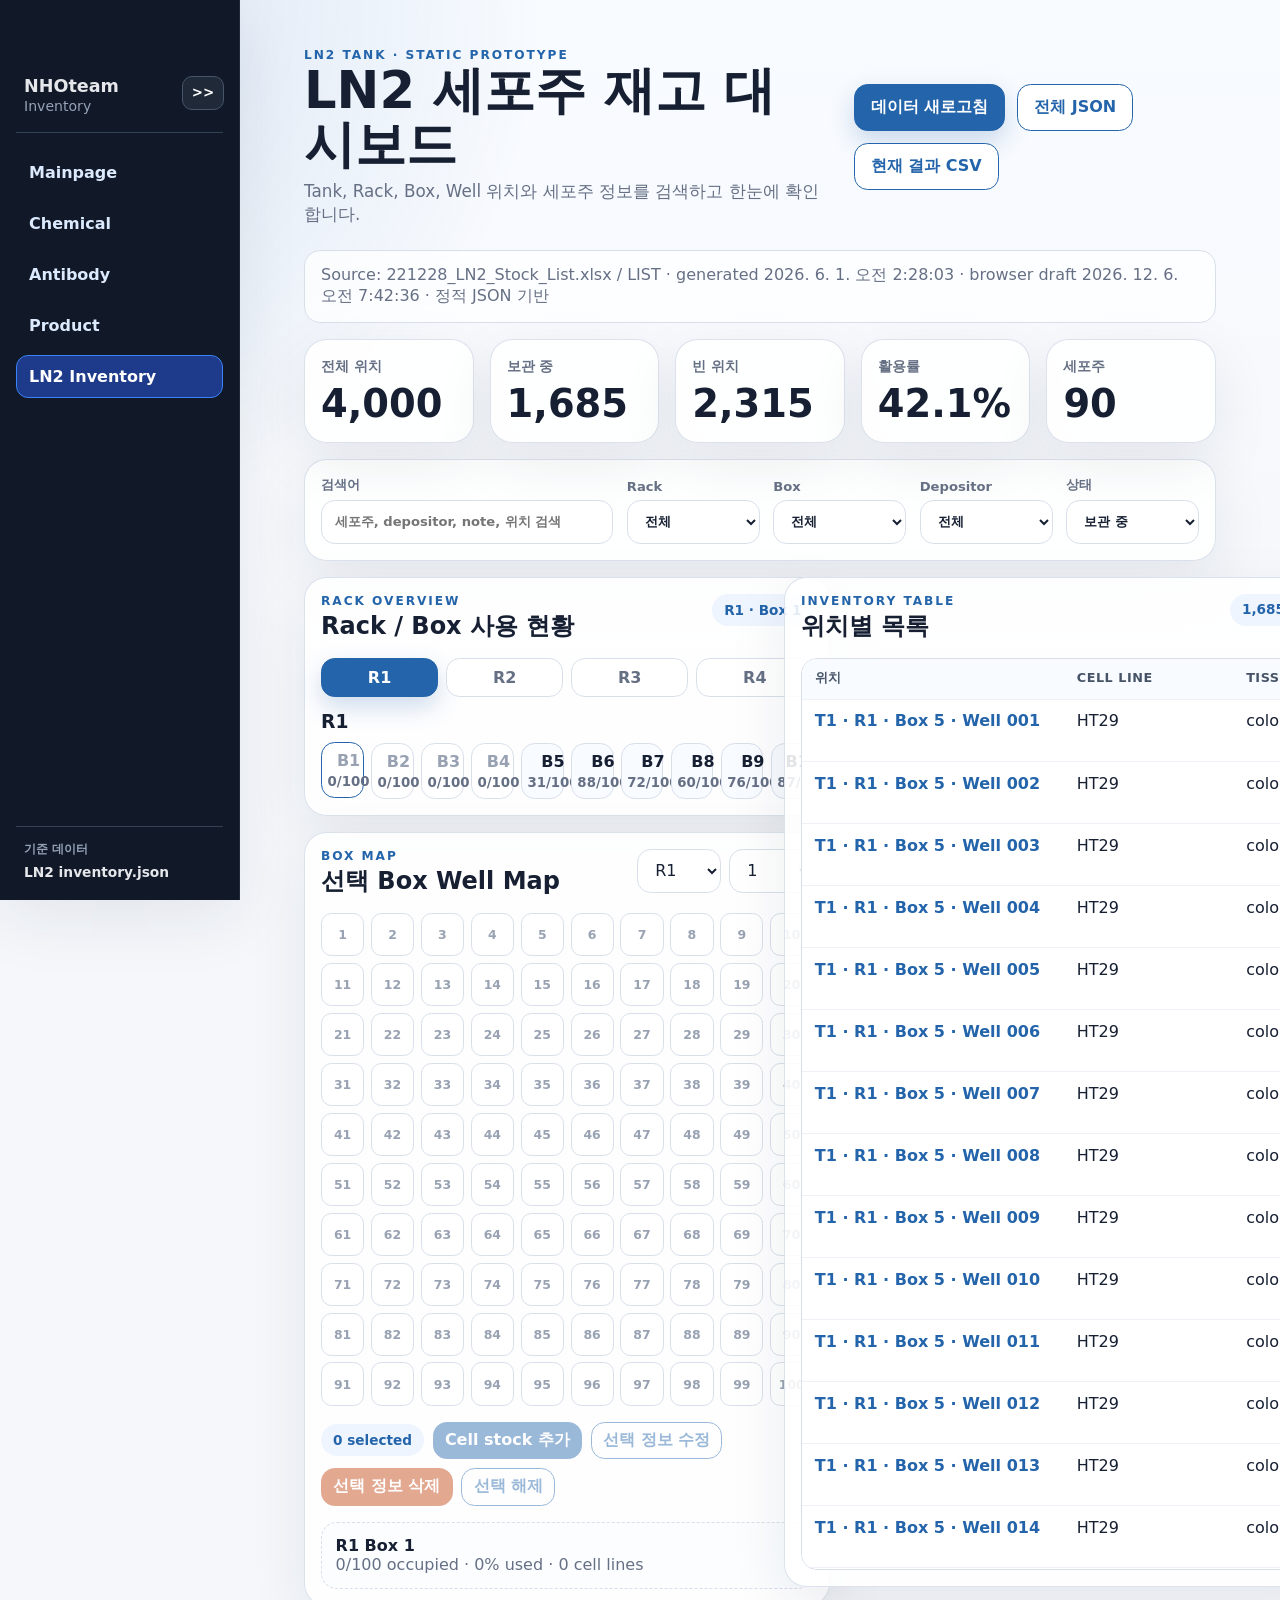
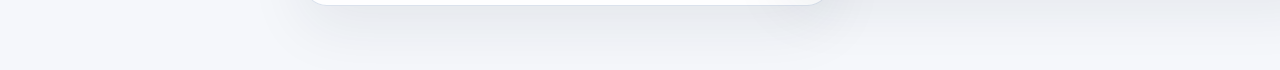
==== ln2-inventory/index.html @ 4f0b4870 "Update LN2 sidebar toggle label" ====
<!doctype html>
<html lang="ko">
<head>
  <meta charset="utf-8" />
  <meta name="viewport" content="width=device-width, initial-scale=1" />
  <title>LN2 Cell Line Inventory</title>
  <link rel="stylesheet" href="./styles.css" />
</head>
<body>
  <button id="sidebarToggle" class="sidebar-toggle" type="button" aria-controls="sidebar" aria-expanded="true">&gt;&gt;</button>

  <aside id="sidebar" class="sidebar" aria-label="page navigation">
    <div class="sidebar-header">
      <strong>NHOteam</strong>
      <span>Inventory</span>
    </div>
    <nav class="sidebar-nav">
      <a href="../#mainpage">Mainpage</a>
      <a href="../#chemical">Chemical</a>
      <a href="../#antibody">Antibody</a>
      <a href="../#product">Product</a>
      <a href="./" class="active">LN2 Inventory</a>
    </nav>
    <div class="sidebar-data-status">
      <span>기준 데이터</span>
      <strong>LN2 inventory.json</strong>
    </div>
  </aside>

  <header class="hero">
    <div>
      <p class="eyebrow">LN2 Tank · Static Prototype</p>
      <h1>LN2 세포주 재고 대시보드</h1>
      <p class="subtitle">Tank, Rack, Box, Well 위치와 세포주 정보를 검색하고 한눈에 확인합니다.</p>
    </div>
    <div class="hero-actions">
      <button id="refreshBtn" type="button">데이터 새로고침</button>
      <button id="exportJsonBtn" type="button" class="secondary">전체 JSON</button>
      <button id="exportCsvBtn" type="button" class="secondary">현재 결과 CSV</button>
    </div>
  </header>

  <main>
    <section class="status-bar" id="sourceInfo">데이터를 불러오는 중...</section>

    <section class="kpis" aria-label="summary cards">
      <article class="kpi"><span>전체 위치</span><strong id="totalSlots">-</strong></article>
      <article class="kpi"><span>보관 중</span><strong id="occupiedSlots">-</strong></article>
      <article class="kpi"><span>빈 위치</span><strong id="emptySlots">-</strong></article>
      <article class="kpi"><span>활용률</span><strong id="utilization">-</strong></article>
      <article class="kpi"><span>세포주</span><strong id="cellLineCount">-</strong></article>
    </section>

    <section class="panel controls" aria-label="filters">
      <label>
        검색어
        <input id="queryInput" type="search" placeholder="세포주, depositor, note, 위치 검색" />
      </label>
      <label>
        Rack
        <select id="rackFilter"><option value="">전체</option></select>
      </label>
      <label>
        Box
        <select id="boxFilter"><option value="">전체</option></select>
      </label>
      <label>
        Depositor
        <select id="depositorFilter"><option value="">전체</option></select>
      </label>
      <label>
        상태
        <select id="statusFilter">
          <option value="occupied">보관 중</option>
          <option value="empty">빈 위치</option>
          <option value="all">전체</option>
        </select>
      </label>
    </section>

    <section class="dashboard-layout">
      <div class="left-stack">
        <section class="panel">
          <div class="section-heading">
            <div>
              <p class="eyebrow">Rack overview</p>
              <h2>Rack / Box 사용 현황</h2>
            </div>
            <span id="selectedBoxLabel" class="pill">-</span>
          </div>
          <div id="rackToggle" class="rack-toggle" aria-label="rack selection"></div>
          <div id="rackOverview" class="rack-grid"></div>
        </section>

        <section class="panel">
          <div class="section-heading">
            <div>
              <p class="eyebrow">Box map</p>
              <h2>선택 Box Well Map</h2>
            </div>
            <div class="mini-controls">
              <select id="mapRackSelect"></select>
              <select id="mapBoxSelect"></select>
            </div>
          </div>
          <div id="boxMap" class="box-map" aria-label="selected box wells"></div>
          <div class="selection-toolbar" aria-label="selected well actions">
            <span id="selectedWellCount" class="pill">0 selected</span>
            <button id="addStockBtn" type="button">Cell stock 추가</button>
            <button id="editStockBtn" type="button" class="secondary">선택 정보 수정</button>
            <button id="deleteStockBtn" type="button" class="danger">선택 정보 삭제</button>
            <button id="clearSelectionBtn" type="button" class="secondary">선택 해제</button>
          </div>
          <div id="wellDetails" class="well-details">Well을 선택하면 상세 정보가 표시됩니다.</div>
        </section>
      </div>

      <section class="panel inventory-panel">
        <div class="section-heading">
          <div>
            <p class="eyebrow">Inventory table</p>
            <h2>위치별 목록</h2>
          </div>
          <span id="resultCount" class="pill">0개</span>
        </div>
        <div class="table-wrap">
          <table>
            <thead>
              <tr>
                <th>위치</th>
                <th>Cell Line</th>
                <th>Tissue</th>
                <th>Date</th>
                <th>Passage</th>
                <th>Depositor</th>
                <th>Note</th>
              </tr>
            </thead>
            <tbody id="inventoryBody"></tbody>
          </table>
        </div>
      </section>
    </section>
  </main>

  <dialog id="stockDialog">
    <form id="stockForm" method="dialog">
      <div class="dialog-header">
        <div>
          <p class="eyebrow">Cell stock</p>
          <h2 id="stockDialogTitle">Cell stock 정보 입력</h2>
        </div>
        <button id="closeStockDialogBtn" class="icon-button" type="button" aria-label="close">×</button>
      </div>
      <p id="stockDialogSummary" class="dialog-summary"></p>
      <div class="form-grid">
        <label class="full">Cell Line<input name="cellLine" required /></label>
        <label>Tissue<input name="tissue" /></label>
        <label>Date<input name="date" type="date" /></label>
        <label>Passage<input name="passage" /></label>
        <label>Depositor<input name="depositor" /></label>
        <label class="full">Note<textarea name="note" rows="3"></textarea></label>
      </div>
      <menu class="dialog-actions">
        <button type="button" id="cancelStockBtn">취소</button>
        <button class="primary-button" id="saveStockBtn" type="submit">저장</button>
      </menu>
    </form>
  </dialog>

  <template id="emptyStateTemplate">
    <tr><td colspan="7" class="empty-state">조건에 맞는 결과가 없습니다.</td></tr>
  </template>

  <script type="module" src="./src/app.js"></script>
  <script>
    document.querySelector('#sidebarToggle').addEventListener('click', () => {
      const collapsed = document.body.classList.toggle('sidebar-collapsed');
      document.querySelector('#sidebarToggle').setAttribute('aria-expanded', String(!collapsed));
      document.querySelector('#sidebarToggle').textContent = collapsed ? '>>' : '<<';
    });
  </script>
</body>
</html>
---- ln2-inventory/styles.css ----
:root {
  --bg: #f5f7fb;
  --card: #ffffff;
  --ink: #172033;
  --muted: #667085;
  --line: #d8dfeb;
  --accent: #2364aa;
  --accent-2: #1d9a8a;
  --warn: #f59e0b;
  --danger: #c2410c;
  --shadow: 0 20px 60px rgba(22, 34, 51, 0.08);
  font-family: Inter, ui-sans-serif, system-ui, -apple-system, BlinkMacSystemFont, "Segoe UI", sans-serif;
}

* { box-sizing: border-box; }
body {
  margin: 0;
  min-height: 100vh;
  color: var(--ink);
  background:
    radial-gradient(circle at top left, rgba(35, 100, 170, 0.16), transparent 34rem),
    linear-gradient(180deg, #f8fbff 0%, var(--bg) 42%);
}

.sidebar-toggle {
  position: fixed;
  top: 76px;
  left: 182px;
  z-index: 30;
  width: 42px;
  height: 34px;
  min-height: 34px;
  padding: 0;
  border-radius: 10px;
  background: #1f2937;
  border-color: #475569;
  color: #fff;
  font-size: 0.84rem;
  line-height: 1;
  box-shadow: none;
  transition: left 0.18s ease, background 0.12s ease, border-color 0.12s ease;
}

body.sidebar-collapsed .sidebar-toggle {
  left: 18px;
  background: var(--accent);
  border-color: var(--accent);
}

.sidebar {
  position: fixed;
  inset: 0 auto 0 0;
  z-index: 20;
  width: 240px;
  padding: 76px 16px 20px;
  background: #111827;
  color: #e5e7eb;
  border-right: 1px solid #1f2937;
  box-shadow: var(--shadow);
  display: flex;
  flex-direction: column;
  transition: transform 0.18s ease;
}

.sidebar-header {
  display: grid;
  gap: 2px;
  min-height: 42px;
  padding: 0 58px 18px 8px;
  border-bottom: 1px solid #334155;
}

.sidebar-header strong { font-size: 1.1rem; }
.sidebar-header span { color: #94a3b8; font-size: 0.88rem; }
.sidebar-nav { display: grid; gap: 8px; margin-top: 18px; }
.sidebar-nav a {
  color: #dbeafe;
  text-decoration: none;
  font-weight: 800;
  padding: 11px 12px;
  border-radius: 12px;
  border: 1px solid transparent;
}
.sidebar-nav a:hover,
.sidebar-nav a.active {
  color: #ffffff;
  background: #1e3a8a;
  border-color: #3b82f6;
}
.sidebar-data-status {
  margin-top: auto;
  padding: 14px 8px 0;
  border-top: 1px solid #334155;
}
.sidebar-data-status span,
.sidebar-data-status strong { display: block; }
.sidebar-data-status span { color: #94a3b8; font-size: 0.78rem; font-weight: 800; }
.sidebar-data-status strong { margin-top: 6px; font-size: 0.86rem; overflow-wrap: anywhere; }
body.sidebar-collapsed .sidebar { transform: translateX(-100%); }

.hero {
  display: flex;
  justify-content: space-between;
  gap: 2rem;
  align-items: center;
  margin-left: 240px;
  padding: 3rem clamp(1rem, 5vw, 4rem) 1.5rem;
  transition: margin-left 0.18s ease;
}
body.sidebar-collapsed .hero { margin-left: 0; }

.hero h1 { margin: 0.15rem 0 0.5rem; font-size: clamp(2rem, 4vw, 3.6rem); line-height: 1.05; }
.subtitle { margin: 0; max-width: 48rem; color: var(--muted); font-size: 1.05rem; }
.eyebrow { margin: 0; text-transform: uppercase; font-size: 0.76rem; letter-spacing: 0.16em; color: var(--accent); font-weight: 800; }
.hero-actions { display: flex; flex-wrap: wrap; gap: 0.75rem; }
button, select, input, textarea {
  border: 1px solid var(--line);
  border-radius: 0.85rem;
  background: #fff;
  color: var(--ink);
  min-height: 2.7rem;
  font: inherit;
}
button { padding: 0.75rem 1rem; background: var(--accent); color: #fff; border-color: var(--accent); font-weight: 700; cursor: pointer; box-shadow: 0 10px 24px rgba(35, 100, 170, 0.22); }
button.secondary { background: #fff; color: var(--accent); box-shadow: none; }
button.danger { background: var(--danger); border-color: var(--danger); }
button:hover:not(:disabled) { transform: translateY(-1px); }
button:disabled { cursor: not-allowed; opacity: 0.45; transform: none; box-shadow: none; }

main {
  padding: 0 clamp(1rem, 5vw, 4rem) 4rem;
  margin-left: 240px;
  transition: margin-left 0.18s ease;
}
body.sidebar-collapsed main { margin-left: 0; }
.status-bar {
  margin-bottom: 1rem;
  padding: 0.9rem 1rem;
  border: 1px solid var(--line);
  border-radius: 1rem;
  background: rgba(255, 255, 255, 0.72);
  color: var(--muted);
  backdrop-filter: blur(10px);
}
.kpis { display: grid; grid-template-columns: repeat(5, minmax(0, 1fr)); gap: 1rem; margin-bottom: 1rem; }
.kpi, .panel {
  background: rgba(255, 255, 255, 0.88);
  border: 1px solid rgba(216, 223, 235, 0.9);
  border-radius: 1.4rem;
  box-shadow: var(--shadow);
}
.kpi { padding: 1rem; }
.kpi span { color: var(--muted); font-weight: 700; font-size: 0.85rem; }
.kpi strong { display: block; margin-top: 0.35rem; font-size: clamp(1.6rem, 3vw, 2.4rem); }
.panel { padding: 1rem; }
.controls { display: grid; grid-template-columns: 2.2fr repeat(4, 1fr); gap: 0.85rem; align-items: end; margin-bottom: 1rem; }
label { display: grid; gap: 0.38rem; color: var(--muted); font-weight: 800; font-size: 0.82rem; }
input, select, textarea { width: 100%; padding: 0.65rem 0.8rem; }
textarea { resize: vertical; }
.dashboard-layout { display: grid; grid-template-columns: minmax(29rem, 0.82fr) minmax(34rem, 1.18fr); gap: 1rem; align-items: start; }
.left-stack { display: grid; gap: 1rem; }
.inventory-panel { min-width: 0; }
.section-heading { display: flex; align-items: start; justify-content: space-between; gap: 1rem; margin-bottom: 1rem; }
.section-heading h2 { margin: 0.15rem 0 0; }
.pill { display: inline-flex; align-items: center; min-height: 2rem; padding: 0.3rem 0.75rem; border-radius: 999rem; background: #eef5ff; color: var(--accent); font-weight: 800; font-size: 0.85rem; white-space: nowrap; }
.mini-controls { display: flex; gap: 0.5rem; min-width: 11rem; }
.rack-toggle { display: grid; grid-template-columns: repeat(4, minmax(0, 1fr)); gap: 0.5rem; margin-bottom: 0.85rem; }
.rack-toggle button {
  min-height: 2.45rem;
  padding: 0.45rem 0.6rem;
  border-color: var(--line);
  background: #fff;
  color: var(--muted);
  box-shadow: none;
}
.rack-toggle button.active { background: var(--accent); border-color: var(--accent); color: #fff; box-shadow: 0 10px 24px rgba(35, 100, 170, 0.22); }
.rack-grid { display: grid; gap: 1rem; }
.rack-card h3 { margin: 0 0 0.7rem; }
.box-chips { display: grid; grid-template-columns: repeat(10, minmax(0, 1fr)); gap: 0.45rem; }
.box-chip {
  display: grid;
  place-items: center;
  min-height: 3.5rem;
  border: 1px solid var(--line);
  border-radius: 0.85rem;
  background: #f8fbff;
  cursor: pointer;
  transition: 0.15s ease;
  font-weight: 800;
  box-shadow: none;
  color: var(--ink);
  padding: 0.35rem;
}
.box-chip small { display: block; color: var(--muted); font-weight: 700; }
.box-chip:hover, .box-chip.active { border-color: var(--accent); background: #eaf3ff; transform: translateY(-1px); }
.box-chip.full { background: #ecfdf5; border-color: rgba(29, 154, 138, 0.35); }
.box-chip.empty { background: #fff; color: #98a2b3; }
.box-map { display: grid; grid-template-columns: repeat(10, 1fr); gap: 0.42rem; }
.well {
  aspect-ratio: 1;
  border: 1px solid var(--line);
  border-radius: 0.65rem;
  background: #fff;
  display: grid;
  place-items: center;
  padding: 0.25rem;
  font-size: 0.78rem;
  font-weight: 800;
  cursor: pointer;
  color: var(--ink);
  box-shadow: none;
}
.well.occupied { background: linear-gradient(135deg, #e8faf7, #f8fffe); border-color: rgba(29, 154, 138, 0.55); color: #087569; }
.well.empty { color: #98a2b3; }
.well.selected { outline: 3px solid rgba(35, 100, 170, 0.38); border-color: var(--accent); background: #dbeafe; color: var(--accent); }
.selection-toolbar { display: flex; flex-wrap: wrap; gap: 0.55rem; align-items: center; margin-top: 1rem; }
.selection-toolbar button { min-height: 2.35rem; padding: 0.45rem 0.7rem; }
.well-details { margin-top: 1rem; border: 1px dashed var(--line); border-radius: 1rem; padding: 0.85rem; background: #fbfdff; color: var(--muted); min-height: 4rem; }
.well-details strong { color: var(--ink); }
.table-wrap { overflow: auto; border: 1px solid var(--line); border-radius: 1rem; max-height: 57rem; }
table { width: 100%; border-collapse: collapse; min-width: 52rem; background: #fff; }
th, td { padding: 0.72rem 0.8rem; border-bottom: 1px solid #eef2f7; text-align: left; vertical-align: top; }
th { position: sticky; top: 0; z-index: 1; background: #f8fbff; color: #475467; font-size: 0.8rem; text-transform: uppercase; letter-spacing: 0.04em; }
tbody tr:hover { background: #fbfdff; }
.location { font-weight: 900; color: var(--accent); white-space: nowrap; }
.muted { color: var(--muted); }
.empty-state { text-align: center; padding: 3rem; color: var(--muted); }
.badge { display: inline-flex; align-items: center; padding: 0.16rem 0.5rem; border-radius: 999rem; background: #eef5ff; color: var(--accent); font-size: 0.78rem; font-weight: 800; }

#stockDialog { width: min(44rem, calc(100vw - 2rem)); border: 0; border-radius: 1.2rem; padding: 0; box-shadow: 0 24px 80px rgba(15, 23, 42, 0.28); }
#stockDialog::backdrop { background: rgba(15, 23, 42, 0.45); }
#stockForm { padding: 1.2rem; }
.dialog-header { display: flex; justify-content: space-between; gap: 1rem; align-items: start; margin-bottom: 0.75rem; }
.dialog-header h2 { margin: 0.15rem 0 0; }
.icon-button { width: 2.35rem; min-height: 2.35rem; padding: 0; border-radius: 0.65rem; background: #fff; color: var(--ink); border-color: var(--line); box-shadow: none; font-size: 1.25rem; }
.dialog-summary { margin: 0 0 1rem; color: var(--muted); font-weight: 700; }
.form-grid { display: grid; grid-template-columns: repeat(2, minmax(0, 1fr)); gap: 0.85rem; }
.form-grid .full { grid-column: 1 / -1; }
.dialog-actions { display: flex; justify-content: flex-end; gap: 0.6rem; margin: 1rem 0 0; padding: 0; }
.primary-button { background: var(--accent); color: #fff; border-color: var(--accent); }

@media (max-width: 1180px) {
  .kpis { grid-template-columns: repeat(3, minmax(0, 1fr)); }
  .controls { grid-template-columns: repeat(2, minmax(0, 1fr)); }
  .dashboard-layout { grid-template-columns: 1fr; }
  .table-wrap { max-height: 42rem; }
}
@media (max-width: 860px) {
  .sidebar { transform: translateX(-100%); }
  body:not(.sidebar-collapsed) .sidebar { transform: translateX(0); }
  .sidebar-toggle { left: 18px; }
  .hero, main { margin-left: 0; }
}
@media (max-width: 720px) {
  .hero { flex-direction: column; align-items: stretch; padding-top: 2rem; }
  .kpis, .controls, .form-grid { grid-template-columns: 1fr; }
  .rack-toggle { grid-template-columns: repeat(2, minmax(0, 1fr)); }
  .box-chips { grid-template-columns: repeat(5, minmax(0, 1fr)); }
  .section-heading { flex-direction: column; }
  .mini-controls { width: 100%; }
}
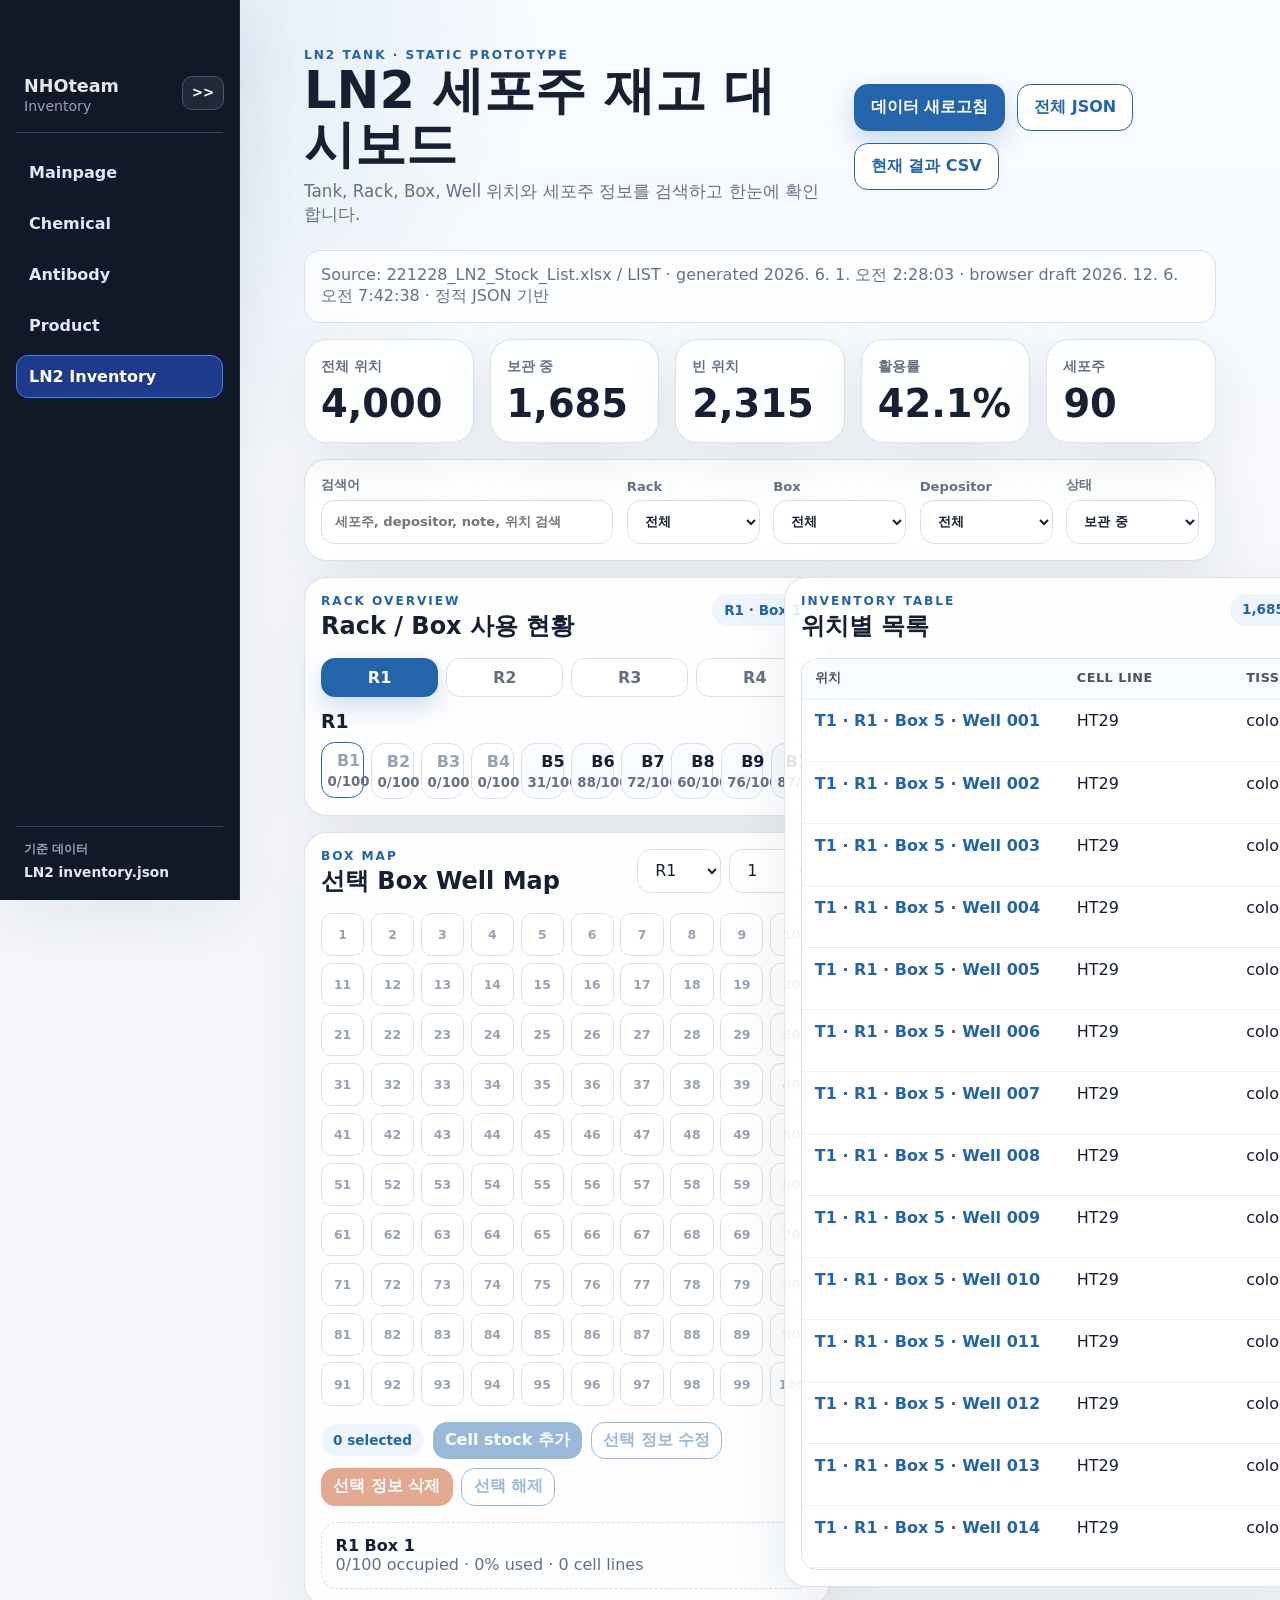
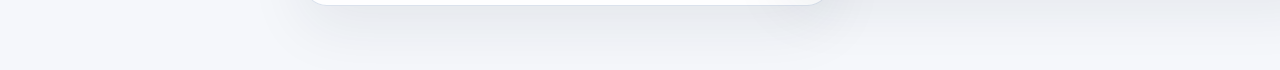
==== commit 1d670687: "Wrap LN2 page in shared grid shell" ====
--- a/ln2-inventory/index.html
+++ b/ln2-inventory/index.html
@@ -8,6 +8,8 @@
 </head>
 <body>
   <button id="sidebarToggle" class="sidebar-toggle" type="button" aria-controls="sidebar" aria-expanded="true">&gt;&gt;</button>
+
+  <div class="app-shell">
 
   <aside id="sidebar" class="sidebar" aria-label="page navigation">
     <div class="sidebar-header">
@@ -27,6 +29,7 @@
     </div>
   </aside>
 
+  <div class="page-frame">
   <header class="hero">
     <div>
       <p class="eyebrow">LN2 Tank · Static Prototype</p>
@@ -142,6 +145,8 @@
       </section>
     </section>
   </main>
+  </div>
+  </div>
 
   <dialog id="stockDialog">
     <form id="stockForm" method="dialog">
--- a/ln2-inventory/styles.css
+++ b/ln2-inventory/styles.css
@@ -38,7 +38,8 @@
   font-size: 0.84rem;
   line-height: 1;
   box-shadow: none;
-  transition: left 0.18s ease, background 0.12s ease, border-color 0.12s ease;
+  transition: left 0.24s cubic-bezier(0.2, 0, 0, 1), background 0.12s ease, border-color 0.12s ease;
+  will-change: left;
 }
 
 body.sidebar-collapsed .sidebar-toggle {
@@ -59,7 +60,8 @@
   box-shadow: var(--shadow);
   display: flex;
   flex-direction: column;
-  transition: transform 0.18s ease;
+  transition: transform 0.24s cubic-bezier(0.2, 0, 0, 1);
+  will-change: transform;
 }
 
 .sidebar-header {
@@ -96,7 +98,7 @@
 .sidebar-data-status strong { display: block; }
 .sidebar-data-status span { color: #94a3b8; font-size: 0.78rem; font-weight: 800; }
 .sidebar-data-status strong { margin-top: 6px; font-size: 0.86rem; overflow-wrap: anywhere; }
-body.sidebar-collapsed .sidebar { transform: translateX(-100%); }
+body.sidebar-collapsed .sidebar { transform: translate3d(-100%, 0, 0); }
 
 .hero {
   display: flex;
@@ -105,7 +107,8 @@
   align-items: center;
   margin-left: 240px;
   padding: 3rem clamp(1rem, 5vw, 4rem) 1.5rem;
-  transition: margin-left 0.18s ease;
+  transition: margin-left 0.24s cubic-bezier(0.2, 0, 0, 1);
+  will-change: margin-left;
 }
 body.sidebar-collapsed .hero { margin-left: 0; }
 
@@ -130,7 +133,8 @@
 main {
   padding: 0 clamp(1rem, 5vw, 4rem) 4rem;
   margin-left: 240px;
-  transition: margin-left 0.18s ease;
+  transition: margin-left 0.24s cubic-bezier(0.2, 0, 0, 1);
+  will-change: margin-left;
 }
 body.sidebar-collapsed main { margin-left: 0; }
 .status-bar {
@@ -239,6 +243,13 @@
 .dialog-actions { display: flex; justify-content: flex-end; gap: 0.6rem; margin: 1rem 0 0; padding: 0; }
 .primary-button { background: var(--accent); color: #fff; border-color: var(--accent); }
 
+@media (prefers-reduced-motion: reduce) {
+  .sidebar-toggle,
+  .sidebar,
+  .hero,
+  main { transition: none; }
+}
+
 @media (max-width: 1180px) {
   .kpis { grid-template-columns: repeat(3, minmax(0, 1fr)); }
   .controls { grid-template-columns: repeat(2, minmax(0, 1fr)); }
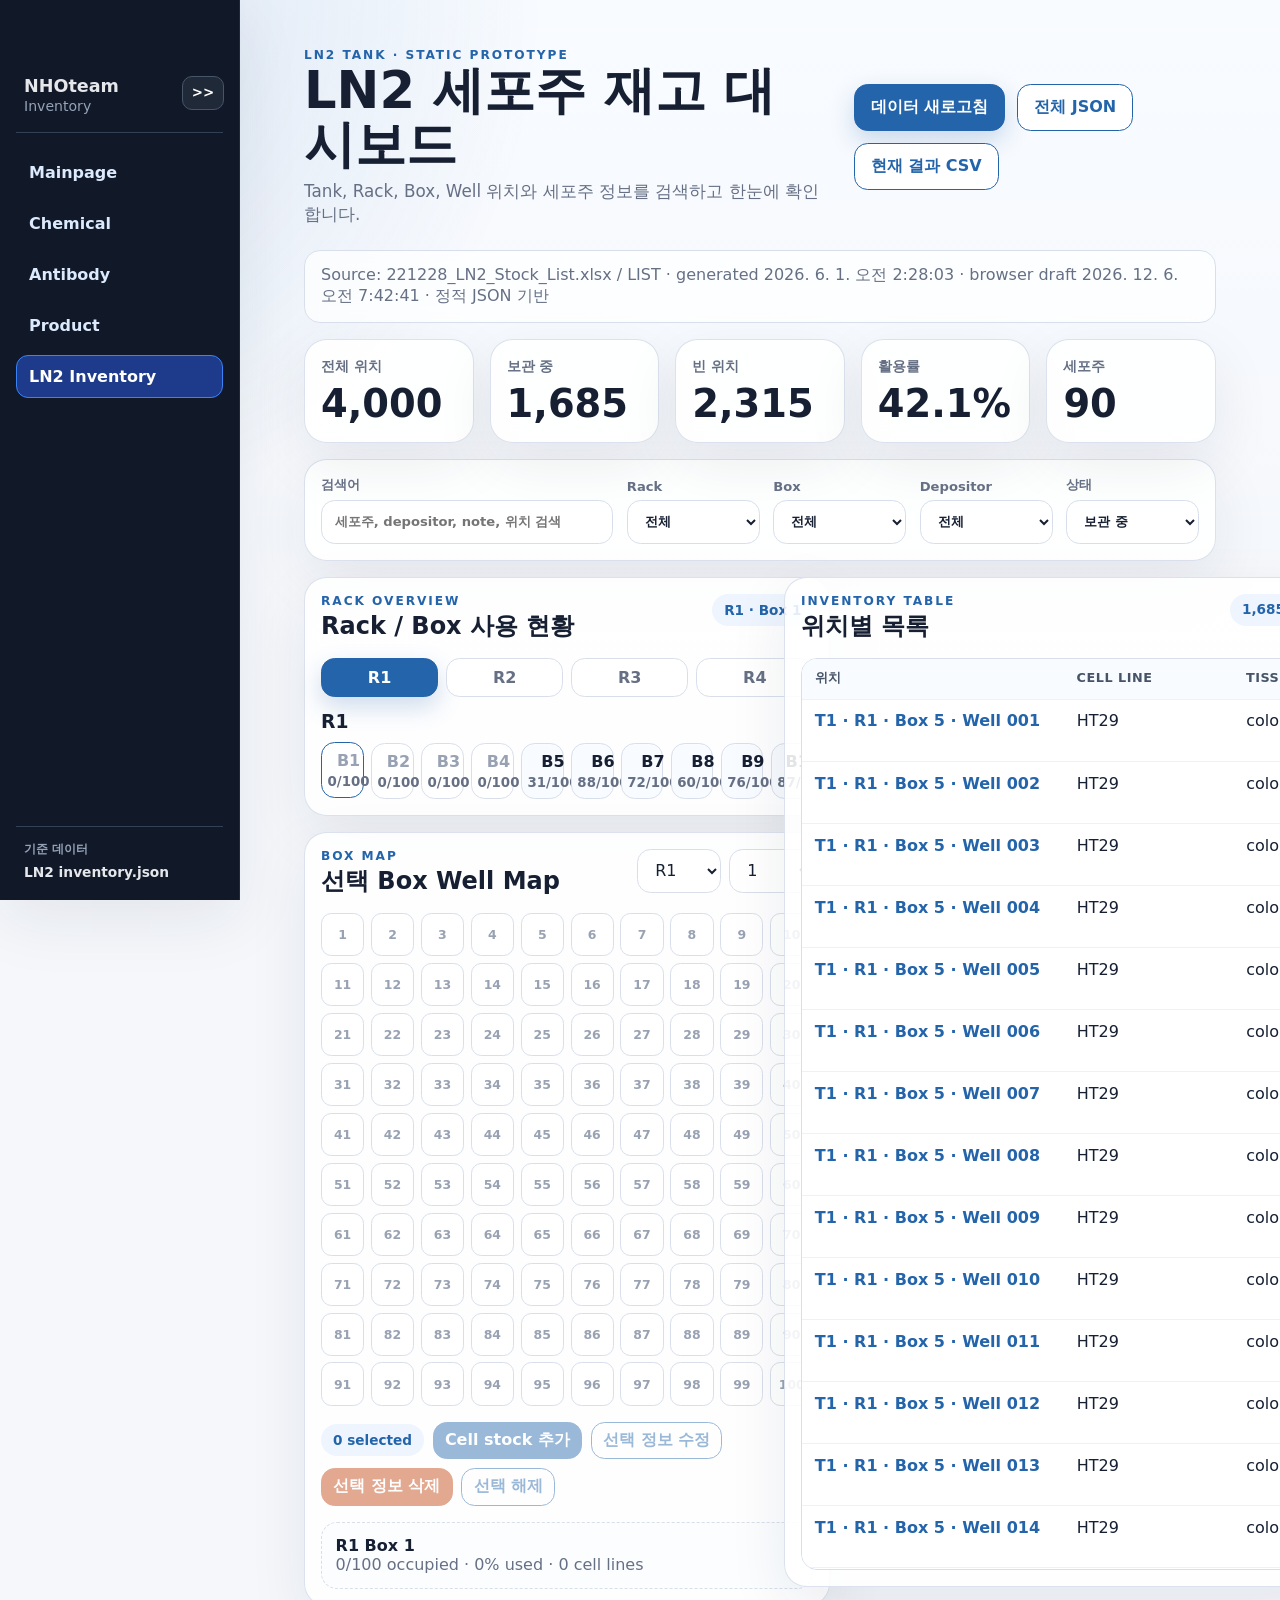
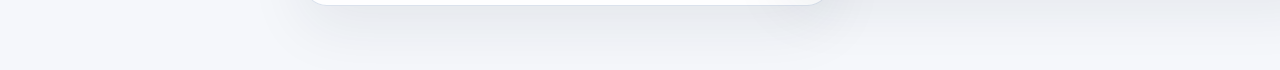
==== commit 80f21962: "Add LN2 inventory to Cell Stocks" ====
--- a/ln2-inventory/index.html
+++ b/ln2-inventory/index.html
@@ -179,6 +179,9 @@
 
   <script type="module" src="./src/app.js"></script>
   <script>
+    if (new URLSearchParams(window.location.search).get('embedded') === '1') {
+      document.body.classList.add('embedded');
+    }
     document.querySelector('#sidebarToggle').addEventListener('click', () => {
       const collapsed = document.body.classList.toggle('sidebar-collapsed');
       document.querySelector('#sidebarToggle').setAttribute('aria-expanded', String(!collapsed));
--- a/ln2-inventory/styles.css
+++ b/ln2-inventory/styles.css
@@ -20,6 +20,35 @@
   background:
     radial-gradient(circle at top left, rgba(35, 100, 170, 0.16), transparent 34rem),
     linear-gradient(180deg, #f8fbff 0%, var(--bg) 42%);
+}
+
+.app-shell {
+  display: grid;
+  grid-template-columns: 240px minmax(0, 1fr);
+  min-height: 100vh;
+  transition: grid-template-columns 0.24s cubic-bezier(0.2, 0, 0, 1);
+  will-change: grid-template-columns;
+}
+
+body.sidebar-collapsed .app-shell {
+  grid-template-columns: 0 minmax(0, 1fr);
+}
+
+.page-frame {
+  min-width: 0;
+}
+
+body.embedded .app-shell {
+  grid-template-columns: minmax(0, 1fr);
+}
+
+body.embedded .sidebar,
+body.embedded .sidebar-toggle {
+  display: none;
+}
+
+body.embedded .hero {
+  padding-top: 1.5rem;
 }
 
 .sidebar-toggle {
@@ -49,19 +78,21 @@
 }
 
 .sidebar {
-  position: fixed;
-  inset: 0 auto 0 0;
+  position: sticky;
+  top: 0;
   z-index: 20;
   width: 240px;
+  height: 100vh;
   padding: 76px 16px 20px;
+  overflow: hidden;
   background: #111827;
   color: #e5e7eb;
   border-right: 1px solid #1f2937;
   box-shadow: var(--shadow);
   display: flex;
   flex-direction: column;
-  transition: transform 0.24s cubic-bezier(0.2, 0, 0, 1);
-  will-change: transform;
+  transition: opacity 0.24s cubic-bezier(0.2, 0, 0, 1);
+  will-change: opacity;
 }
 
 .sidebar-header {
@@ -98,19 +129,15 @@
 .sidebar-data-status strong { display: block; }
 .sidebar-data-status span { color: #94a3b8; font-size: 0.78rem; font-weight: 800; }
 .sidebar-data-status strong { margin-top: 6px; font-size: 0.86rem; overflow-wrap: anywhere; }
-body.sidebar-collapsed .sidebar { transform: translate3d(-100%, 0, 0); }
+body.sidebar-collapsed .sidebar { opacity: 0; pointer-events: none; }
 
 .hero {
   display: flex;
   justify-content: space-between;
   gap: 2rem;
   align-items: center;
-  margin-left: 240px;
   padding: 3rem clamp(1rem, 5vw, 4rem) 1.5rem;
-  transition: margin-left 0.24s cubic-bezier(0.2, 0, 0, 1);
-  will-change: margin-left;
-}
-body.sidebar-collapsed .hero { margin-left: 0; }
+}
 
 .hero h1 { margin: 0.15rem 0 0.5rem; font-size: clamp(2rem, 4vw, 3.6rem); line-height: 1.05; }
 .subtitle { margin: 0; max-width: 48rem; color: var(--muted); font-size: 1.05rem; }
@@ -132,11 +159,7 @@
 
 main {
   padding: 0 clamp(1rem, 5vw, 4rem) 4rem;
-  margin-left: 240px;
-  transition: margin-left 0.24s cubic-bezier(0.2, 0, 0, 1);
-  will-change: margin-left;
-}
-body.sidebar-collapsed main { margin-left: 0; }
+}
 .status-bar {
   margin-bottom: 1rem;
   padding: 0.9rem 1rem;
@@ -244,10 +267,9 @@
 .primary-button { background: var(--accent); color: #fff; border-color: var(--accent); }
 
 @media (prefers-reduced-motion: reduce) {
+  .app-shell,
   .sidebar-toggle,
-  .sidebar,
-  .hero,
-  main { transition: none; }
+  .sidebar { transition: none; }
 }
 
 @media (max-width: 1180px) {
@@ -257,10 +279,10 @@
   .table-wrap { max-height: 42rem; }
 }
 @media (max-width: 860px) {
-  .sidebar { transform: translateX(-100%); }
-  body:not(.sidebar-collapsed) .sidebar { transform: translateX(0); }
+  .app-shell { grid-template-columns: 0 minmax(0, 1fr); }
+  body:not(.sidebar-collapsed) .app-shell { grid-template-columns: min(280px, 82vw) minmax(0, 1fr); }
+  .sidebar { width: min(280px, 82vw); }
   .sidebar-toggle { left: 18px; }
-  .hero, main { margin-left: 0; }
 }
 @media (max-width: 720px) {
   .hero { flex-direction: column; align-items: stretch; padding-top: 2rem; }
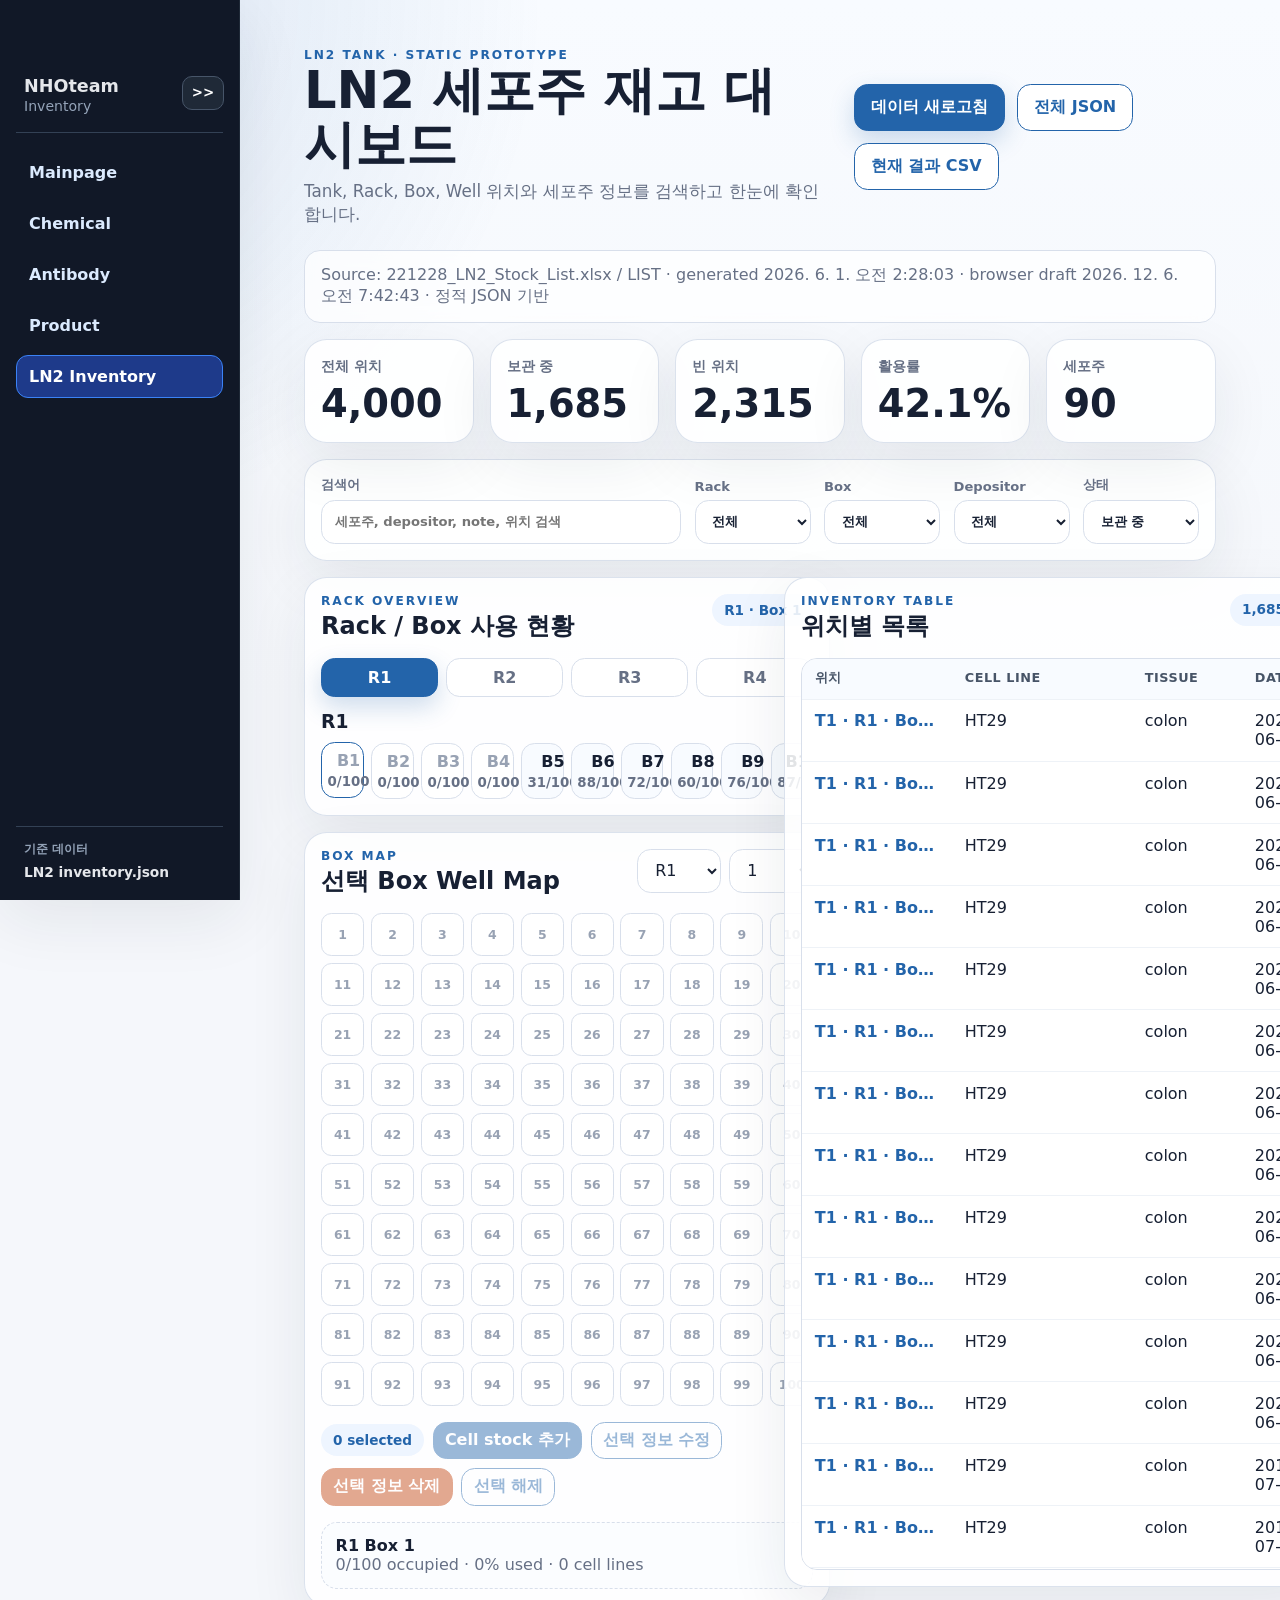
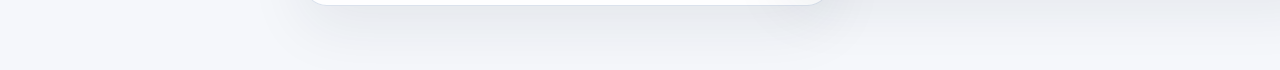
==== commit 4d951f4f: "Add persistent table column resizing" ====
--- a/ln2-inventory/index.html
+++ b/ln2-inventory/index.html
@@ -128,15 +128,16 @@
         </div>
         <div class="table-wrap">
           <table>
+            <colgroup id="ln2TableCols"></colgroup>
             <thead>
               <tr>
-                <th>위치</th>
-                <th>Cell Line</th>
-                <th>Tissue</th>
-                <th>Date</th>
-                <th>Passage</th>
-                <th>Depositor</th>
-                <th>Note</th>
+                <th data-col="location">위치</th>
+                <th data-col="cellLine">Cell Line</th>
+                <th data-col="tissue">Tissue</th>
+                <th data-col="date">Date</th>
+                <th data-col="passage">Passage</th>
+                <th data-col="depositor">Depositor</th>
+                <th data-col="note">Note</th>
               </tr>
             </thead>
             <tbody id="inventoryBody"></tbody>
--- a/ln2-inventory/styles.css
+++ b/ln2-inventory/styles.css
@@ -181,6 +181,7 @@
 .kpi strong { display: block; margin-top: 0.35rem; font-size: clamp(1.6rem, 3vw, 2.4rem); }
 .panel { padding: 1rem; }
 .controls { display: grid; grid-template-columns: 2.2fr repeat(4, 1fr); gap: 0.85rem; align-items: end; margin-bottom: 1rem; }
+.controls label:first-child { width: 360px; max-width: 100%; }
 label { display: grid; gap: 0.38rem; color: var(--muted); font-weight: 800; font-size: 0.82rem; }
 input, select, textarea { width: 100%; padding: 0.65rem 0.8rem; }
 textarea { resize: vertical; }
@@ -245,10 +246,13 @@
 .well-details { margin-top: 1rem; border: 1px dashed var(--line); border-radius: 1rem; padding: 0.85rem; background: #fbfdff; color: var(--muted); min-height: 4rem; }
 .well-details strong { color: var(--ink); }
 .table-wrap { overflow: auto; border: 1px solid var(--line); border-radius: 1rem; max-height: 57rem; }
-table { width: 100%; border-collapse: collapse; min-width: 52rem; background: #fff; }
-th, td { padding: 0.72rem 0.8rem; border-bottom: 1px solid #eef2f7; text-align: left; vertical-align: top; }
-th { position: sticky; top: 0; z-index: 1; background: #f8fbff; color: #475467; font-size: 0.8rem; text-transform: uppercase; letter-spacing: 0.04em; }
+table { width: 100%; border-collapse: collapse; min-width: 52rem; background: #fff; table-layout: fixed; }
+th, td { padding: 0.72rem 0.8rem; border-bottom: 1px solid #eef2f7; text-align: left; vertical-align: top; overflow: hidden; text-overflow: ellipsis; }
+th { position: sticky; top: 0; z-index: 1; background: #f8fbff; color: #475467; font-size: 0.8rem; text-transform: uppercase; letter-spacing: 0.04em; white-space: nowrap; user-select: none; }
 tbody tr:hover { background: #fbfdff; }
+.col-resizer { position: absolute; right: 0; top: 0; width: 6px; height: 100%; cursor: col-resize; z-index: 2; }
+.col-resizer:hover,
+.col-resizer.dragging { background: var(--accent); opacity: 0.45; }
 .location { font-weight: 900; color: var(--accent); white-space: nowrap; }
 .muted { color: var(--muted); }
 .empty-state { text-align: center; padding: 3rem; color: var(--muted); }
@@ -275,6 +279,7 @@
 @media (max-width: 1180px) {
   .kpis { grid-template-columns: repeat(3, minmax(0, 1fr)); }
   .controls { grid-template-columns: repeat(2, minmax(0, 1fr)); }
+  .controls label:first-child { width: 100%; }
   .dashboard-layout { grid-template-columns: 1fr; }
   .table-wrap { max-height: 42rem; }
 }
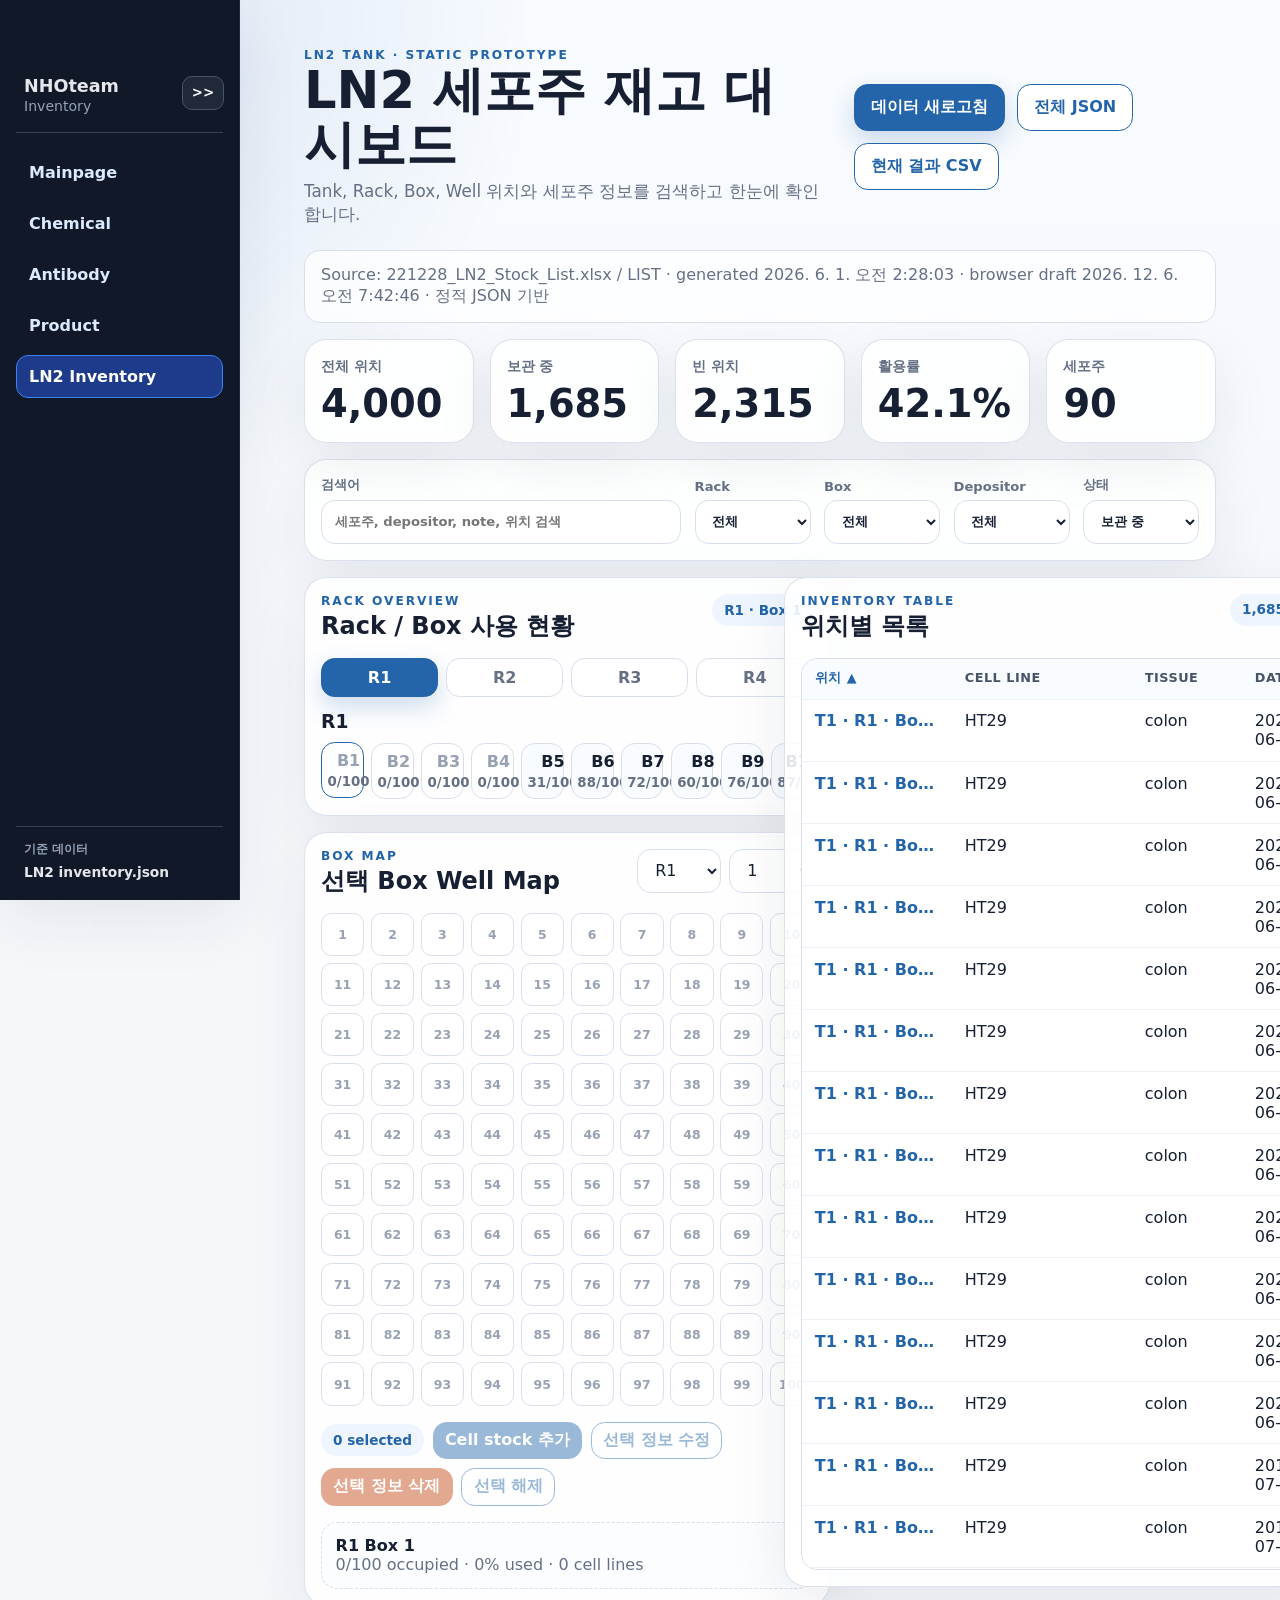
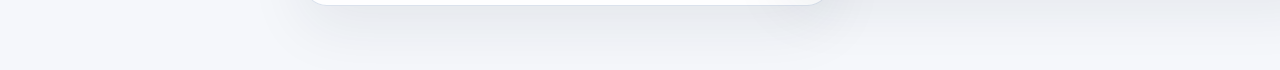
==== commit fef80b76: "Limit table sorting to header labels" ====
--- a/ln2-inventory/index.html
+++ b/ln2-inventory/index.html
@@ -131,13 +131,13 @@
             <colgroup id="ln2TableCols"></colgroup>
             <thead>
               <tr>
-                <th data-col="location">위치</th>
-                <th data-col="cellLine">Cell Line</th>
-                <th data-col="tissue">Tissue</th>
-                <th data-col="date">Date</th>
-                <th data-col="passage">Passage</th>
-                <th data-col="depositor">Depositor</th>
-                <th data-col="note">Note</th>
+                <th data-col="location"><span class="sort-label" data-sort="location">위치</span></th>
+                <th data-col="cellLine"><span class="sort-label" data-sort="cellLine">Cell Line</span></th>
+                <th data-col="tissue"><span class="sort-label" data-sort="tissue">Tissue</span></th>
+                <th data-col="date"><span class="sort-label" data-sort="date">Date</span></th>
+                <th data-col="passage"><span class="sort-label" data-sort="passage">Passage</span></th>
+                <th data-col="depositor"><span class="sort-label" data-sort="depositor">Depositor</span></th>
+                <th data-col="note"><span class="sort-label" data-sort="note">Note</span></th>
               </tr>
             </thead>
             <tbody id="inventoryBody"></tbody>
--- a/ln2-inventory/styles.css
+++ b/ln2-inventory/styles.css
@@ -249,6 +249,11 @@
 table { width: 100%; border-collapse: collapse; min-width: 52rem; background: #fff; table-layout: fixed; }
 th, td { padding: 0.72rem 0.8rem; border-bottom: 1px solid #eef2f7; text-align: left; vertical-align: top; overflow: hidden; text-overflow: ellipsis; }
 th { position: sticky; top: 0; z-index: 1; background: #f8fbff; color: #475467; font-size: 0.8rem; text-transform: uppercase; letter-spacing: 0.04em; white-space: nowrap; user-select: none; }
+th.sort-asc,
+th.sort-desc { color: var(--accent); }
+.sort-label { display: inline-block; max-width: calc(100% - 8px); overflow: hidden; text-overflow: ellipsis; vertical-align: top; cursor: pointer; }
+th.sort-asc .sort-label::after { content: ' \25B2'; }
+th.sort-desc .sort-label::after { content: ' \25BC'; }
 tbody tr:hover { background: #fbfdff; }
 .col-resizer { position: absolute; right: 0; top: 0; width: 6px; height: 100%; cursor: col-resize; z-index: 2; }
 .col-resizer:hover,
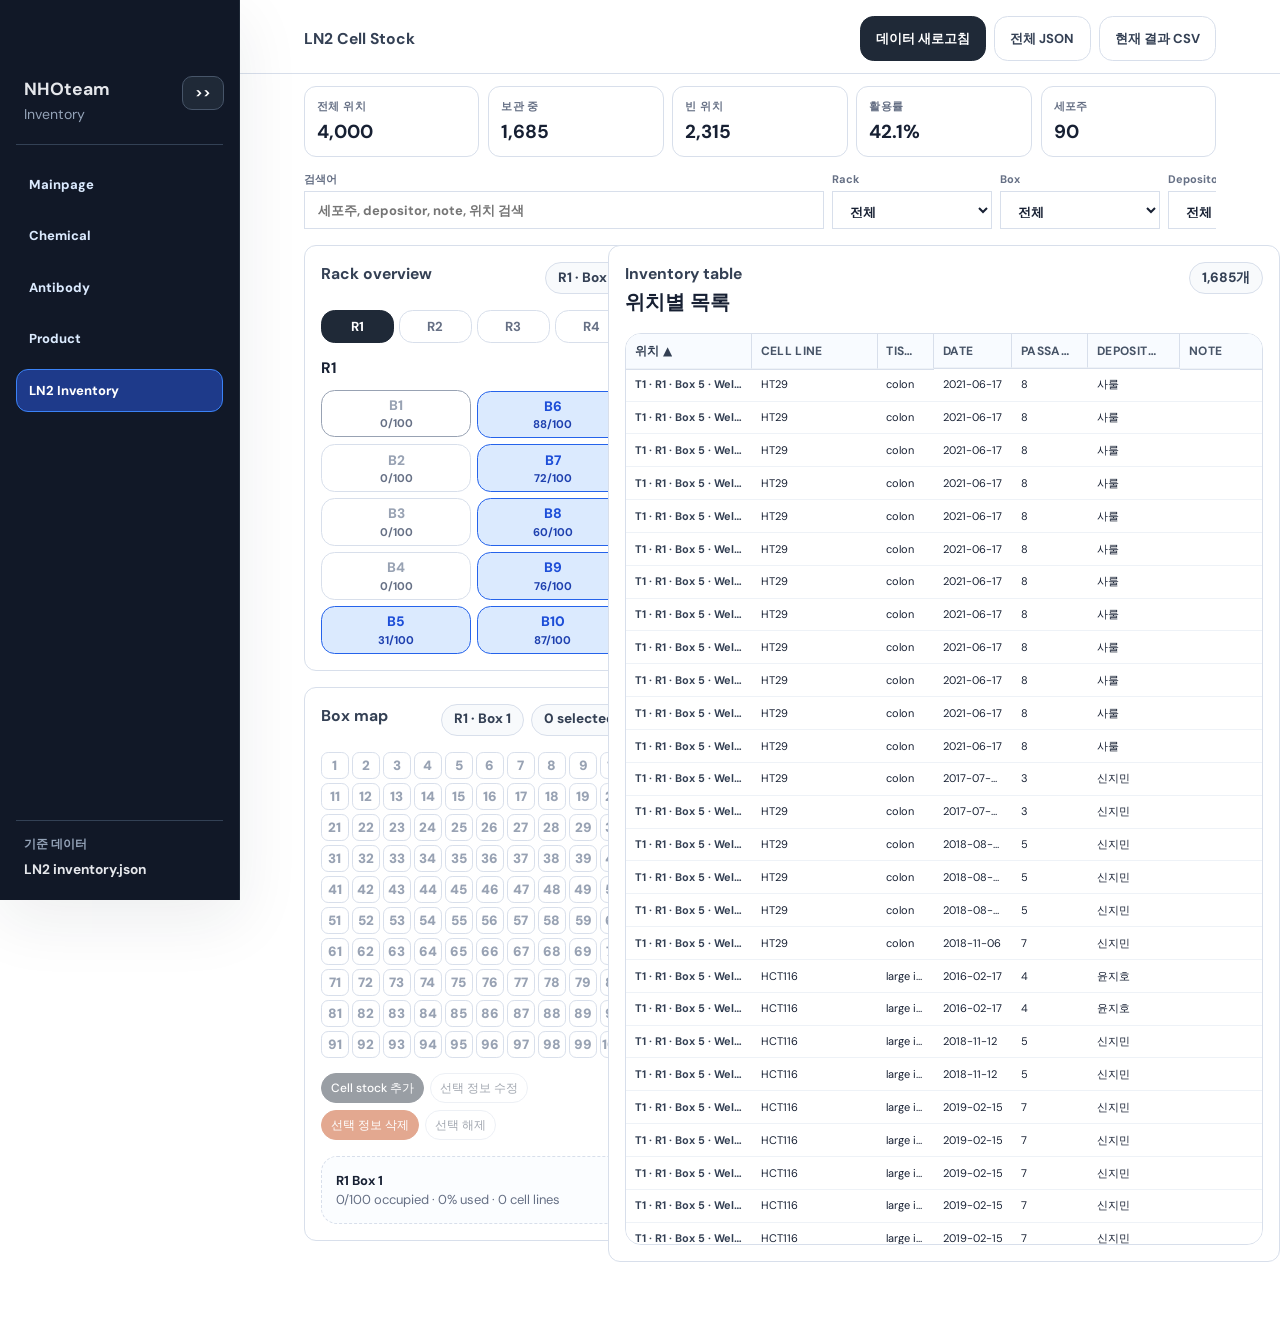
==== commit 01c793a8: "Refine LN2 cell stock layout" ====
--- a/ln2-inventory/index.html
+++ b/ln2-inventory/index.html
@@ -4,6 +4,7 @@
   <meta charset="utf-8" />
   <meta name="viewport" content="width=device-width, initial-scale=1" />
   <title>LN2 Cell Line Inventory</title>
+  <link href="https://fonts.googleapis.com/css2?family=DM+Mono:wght@400;500&family=DM+Sans:wght@400;500;600&display=swap" rel="stylesheet" />
   <link rel="stylesheet" href="./styles.css" />
 </head>
 <body>
@@ -32,9 +33,7 @@
   <div class="page-frame">
   <header class="hero">
     <div>
-      <p class="eyebrow">LN2 Tank · Static Prototype</p>
-      <h1>LN2 세포주 재고 대시보드</h1>
-      <p class="subtitle">Tank, Rack, Box, Well 위치와 세포주 정보를 검색하고 한눈에 확인합니다.</p>
+      <p class="eyebrow">LN2 Cell Stock</p>
     </div>
     <div class="hero-actions">
       <button id="refreshBtn" type="button">데이터 새로고침</button>
@@ -44,18 +43,18 @@
   </header>
 
   <main>
-    <section class="status-bar" id="sourceInfo">데이터를 불러오는 중...</section>
+    <section class="status-bar" id="sourceInfo" hidden></section>
 
     <section class="kpis" aria-label="summary cards">
-      <article class="kpi"><span>전체 위치</span><strong id="totalSlots">-</strong></article>
-      <article class="kpi"><span>보관 중</span><strong id="occupiedSlots">-</strong></article>
-      <article class="kpi"><span>빈 위치</span><strong id="emptySlots">-</strong></article>
-      <article class="kpi"><span>활용률</span><strong id="utilization">-</strong></article>
-      <article class="kpi"><span>세포주</span><strong id="cellLineCount">-</strong></article>
+      <article class="kpi"><span data-i18n="totalSlots">전체 위치</span><strong id="totalSlots">-</strong></article>
+      <article class="kpi"><span data-i18n="occupiedSlots">보관 중</span><strong id="occupiedSlots">-</strong></article>
+      <article class="kpi"><span data-i18n="emptySlots">빈 위치</span><strong id="emptySlots">-</strong></article>
+      <article class="kpi"><span data-i18n="utilization">활용률</span><strong id="utilization">-</strong></article>
+      <article class="kpi"><span data-i18n="cellLineCount">세포주</span><strong id="cellLineCount">-</strong></article>
     </section>
 
-    <section class="panel controls" aria-label="filters">
-      <label>
+    <section class="controls" aria-label="filters">
+      <label class="search-control">
         검색어
         <input id="queryInput" type="search" placeholder="세포주, depositor, note, 위치 검색" />
       </label>
@@ -87,7 +86,6 @@
           <div class="section-heading">
             <div>
               <p class="eyebrow">Rack overview</p>
-              <h2>Rack / Box 사용 현황</h2>
             </div>
             <span id="selectedBoxLabel" class="pill">-</span>
           </div>
@@ -99,16 +97,14 @@
           <div class="section-heading">
             <div>
               <p class="eyebrow">Box map</p>
-              <h2>선택 Box Well Map</h2>
             </div>
-            <div class="mini-controls">
-              <select id="mapRackSelect"></select>
-              <select id="mapBoxSelect"></select>
+            <div class="map-status">
+              <span id="mapSelectedBoxLabel" class="pill">-</span>
+              <span id="selectedWellCount" class="pill">0 selected</span>
             </div>
           </div>
           <div id="boxMap" class="box-map" aria-label="selected box wells"></div>
           <div class="selection-toolbar" aria-label="selected well actions">
-            <span id="selectedWellCount" class="pill">0 selected</span>
             <button id="addStockBtn" type="button">Cell stock 추가</button>
             <button id="editStockBtn" type="button" class="secondary">선택 정보 수정</button>
             <button id="deleteStockBtn" type="button" class="danger">선택 정보 삭제</button>
--- a/ln2-inventory/styles.css
+++ b/ln2-inventory/styles.css
@@ -9,7 +9,9 @@
   --warn: #f59e0b;
   --danger: #c2410c;
   --shadow: 0 20px 60px rgba(22, 34, 51, 0.08);
-  font-family: Inter, ui-sans-serif, system-ui, -apple-system, BlinkMacSystemFont, "Segoe UI", sans-serif;
+  --font: 'DM Sans', ui-sans-serif, system-ui, sans-serif;
+  --mono: 'DM Mono', monospace;
+  font-family: var(--font);
 }
 
 * { box-sizing: border-box; }
@@ -17,9 +19,10 @@
   margin: 0;
   min-height: 100vh;
   color: var(--ink);
-  background:
-    radial-gradient(circle at top left, rgba(35, 100, 170, 0.16), transparent 34rem),
-    linear-gradient(180deg, #f8fbff 0%, var(--bg) 42%);
+  background: #fff;
+  font-family: var(--font);
+  font-size: 13px;
+  line-height: 1.5;
 }
 
 .app-shell {
@@ -48,7 +51,7 @@
 }
 
 body.embedded .hero {
-  padding-top: 1.5rem;
+  padding-top: 1rem;
 }
 
 .sidebar-toggle {
@@ -73,8 +76,8 @@
 
 body.sidebar-collapsed .sidebar-toggle {
   left: 18px;
-  background: var(--accent);
-  border-color: var(--accent);
+  background: #1f2937;
+  border-color: #1f2937;
 }
 
 .sidebar {
@@ -134,15 +137,17 @@
 .hero {
   display: flex;
   justify-content: space-between;
-  gap: 2rem;
+  gap: 1rem;
   align-items: center;
-  padding: 3rem clamp(1rem, 5vw, 4rem) 1.5rem;
-}
-
-.hero h1 { margin: 0.15rem 0 0.5rem; font-size: clamp(2rem, 4vw, 3.6rem); line-height: 1.05; }
-.subtitle { margin: 0; max-width: 48rem; color: var(--muted); font-size: 1.05rem; }
-.eyebrow { margin: 0; text-transform: uppercase; font-size: 0.76rem; letter-spacing: 0.16em; color: var(--accent); font-weight: 800; }
-.hero-actions { display: flex; flex-wrap: wrap; gap: 0.75rem; }
+  padding: 1rem clamp(1rem, 5vw, 4rem) 0.75rem;
+  border-bottom: 1px solid var(--line);
+  margin-bottom: 0.75rem;
+}
+
+.hero h1 { margin: 0.12rem 0 0.38rem; font-size: clamp(1.65rem, 2.8vw, 2.4rem); font-weight: 700; line-height: 1.08; }
+.subtitle { margin: 0; max-width: 44rem; color: var(--muted); font-size: 0.96rem; }
+.eyebrow { margin: 0; text-transform: none; font-size: 0.98rem; letter-spacing: 0; color: #344054; font-weight: 700; }
+.hero-actions { display: flex; flex-wrap: wrap; gap: 0.5rem; }
 button, select, input, textarea {
   border: 1px solid var(--line);
   border-radius: 0.85rem;
@@ -151,8 +156,8 @@
   min-height: 2.7rem;
   font: inherit;
 }
-button { padding: 0.75rem 1rem; background: var(--accent); color: #fff; border-color: var(--accent); font-weight: 700; cursor: pointer; box-shadow: 0 10px 24px rgba(35, 100, 170, 0.22); }
-button.secondary { background: #fff; color: var(--accent); box-shadow: none; }
+button { padding: 0.72rem 0.95rem; background: #1f2937; color: #fff; border-color: #1f2937; font-weight: 700; cursor: pointer; box-shadow: none; }
+button.secondary { background: #fff; color: #344054; border-color: var(--line); box-shadow: none; }
 button.danger { background: var(--danger); border-color: var(--danger); }
 button:hover:not(:disabled) { transform: translateY(-1px); }
 button:disabled { cursor: not-allowed; opacity: 0.45; transform: none; box-shadow: none; }
@@ -164,104 +169,127 @@
   margin-bottom: 1rem;
   padding: 0.9rem 1rem;
   border: 1px solid var(--line);
-  border-radius: 1rem;
-  background: rgba(255, 255, 255, 0.72);
+  border-radius: 0.65rem;
+  background: #fff;
   color: var(--muted);
-  backdrop-filter: blur(10px);
-}
-.kpis { display: grid; grid-template-columns: repeat(5, minmax(0, 1fr)); gap: 1rem; margin-bottom: 1rem; }
+}
+.kpis { display: grid; grid-template-columns: repeat(5, minmax(0, 1fr)); gap: 0.55rem; margin-bottom: 0.85rem; }
 .kpi, .panel {
-  background: rgba(255, 255, 255, 0.88);
-  border: 1px solid rgba(216, 223, 235, 0.9);
-  border-radius: 1.4rem;
-  box-shadow: var(--shadow);
-}
-.kpi { padding: 1rem; }
-.kpi span { color: var(--muted); font-weight: 700; font-size: 0.85rem; }
-.kpi strong { display: block; margin-top: 0.35rem; font-size: clamp(1.6rem, 3vw, 2.4rem); }
+  background: #fff;
+  border: 1px solid var(--line);
+  border-radius: 0.75rem;
+  box-shadow: none;
+}
+.kpi { min-height: 4.25rem; padding: 0.6rem 0.75rem; }
+.kpi span { color: var(--muted); font-weight: 800; font-size: 0.68rem; text-transform: uppercase; letter-spacing: 0.04em; }
+.kpi strong { display: block; margin-top: 0.16rem; font-size: 1.18rem; }
 .panel { padding: 1rem; }
-.controls { display: grid; grid-template-columns: 2.2fr repeat(4, 1fr); gap: 0.85rem; align-items: end; margin-bottom: 1rem; }
-.controls label:first-child { width: 360px; max-width: 100%; }
-label { display: grid; gap: 0.38rem; color: var(--muted); font-weight: 800; font-size: 0.82rem; }
+.controls { --search-w:520px;--filter-w:160px;display:flex;gap:8px;align-items:flex-end;margin-bottom:1rem;overflow-x:auto; }
+.controls label { display:grid;flex:0 0 var(--filter-w);width:var(--filter-w);min-width:var(--filter-w);max-width:var(--filter-w);gap:4px;color:var(--muted);font-weight:700;font-size:11px; }
+.controls .search-control { flex:1 0 var(--search-w);width:auto;min-width:var(--search-w);max-width:none; }
 input, select, textarea { width: 100%; padding: 0.65rem 0.8rem; }
+.controls input,.controls select { height:38px;min-height:38px;border-radius:var(--radius-sm);font-size:13px;background:#fff; }
 textarea { resize: vertical; }
-.dashboard-layout { display: grid; grid-template-columns: minmax(29rem, 0.82fr) minmax(34rem, 1.18fr); gap: 1rem; align-items: start; }
+.dashboard-layout { display: grid; grid-template-columns: minmax(18rem, 0.48fr) minmax(42rem, 1.52fr); gap: 1rem; align-items: start; }
 .left-stack { display: grid; gap: 1rem; }
 .inventory-panel { min-width: 0; }
 .section-heading { display: flex; align-items: start; justify-content: space-between; gap: 1rem; margin-bottom: 1rem; }
 .section-heading h2 { margin: 0.15rem 0 0; }
-.pill { display: inline-flex; align-items: center; min-height: 2rem; padding: 0.3rem 0.75rem; border-radius: 999rem; background: #eef5ff; color: var(--accent); font-weight: 800; font-size: 0.85rem; white-space: nowrap; }
+.pill { display: inline-flex; align-items: center; min-height: 2rem; padding: 0.3rem 0.75rem; border-radius: 999rem; background: #f8fafc; color: #344054; border: 1px solid var(--line); font-weight: 800; font-size: 0.85rem; white-space: nowrap; }
+.map-status { display: flex; align-items: center; justify-content: flex-end; gap: 0.4rem; flex-wrap: wrap; }
 .mini-controls { display: flex; gap: 0.5rem; min-width: 11rem; }
-.rack-toggle { display: grid; grid-template-columns: repeat(4, minmax(0, 1fr)); gap: 0.5rem; margin-bottom: 0.85rem; }
+.rack-toggle { display: grid; grid-template-columns: repeat(4, minmax(0, 1fr)); gap: 0.35rem; margin-bottom: 0.85rem; }
 .rack-toggle button {
-  min-height: 2.45rem;
-  padding: 0.45rem 0.6rem;
+  min-height: 2.05rem;
+  padding: 0.35rem 0.45rem;
   border-color: var(--line);
   background: #fff;
   color: var(--muted);
   box-shadow: none;
-}
-.rack-toggle button.active { background: var(--accent); border-color: var(--accent); color: #fff; box-shadow: 0 10px 24px rgba(35, 100, 170, 0.22); }
+  font-size: 0.82rem;
+}
+.rack-toggle button.active { background: #1f2937; border-color: #1f2937; color: #fff; box-shadow: none; }
 .rack-grid { display: grid; gap: 1rem; }
 .rack-card h3 { margin: 0 0 0.7rem; }
-.box-chips { display: grid; grid-template-columns: repeat(10, minmax(0, 1fr)); gap: 0.45rem; }
+.box-chips { display: grid; grid-template-columns: repeat(2, minmax(4.25rem, 1fr)); grid-auto-flow: column; grid-template-rows: repeat(5, minmax(0, auto)); gap: 0.38rem; }
 .box-chip {
   display: grid;
   place-items: center;
-  min-height: 3.5rem;
+  min-height: 2.55rem;
   border: 1px solid var(--line);
   border-radius: 0.85rem;
   background: #f8fbff;
   cursor: pointer;
   transition: 0.15s ease;
+  font-size: 0.86rem;
   font-weight: 800;
   box-shadow: none;
   color: var(--ink);
-  padding: 0.35rem;
-}
-.box-chip small { display: block; color: var(--muted); font-weight: 700; }
-.box-chip:hover, .box-chip.active { border-color: var(--accent); background: #eaf3ff; transform: translateY(-1px); }
-.box-chip.full { background: #ecfdf5; border-color: rgba(29, 154, 138, 0.35); }
+  padding: 0.26rem 0.35rem;
+}
+.box-chip small { display: block; color: var(--muted); font-size: 0.7rem; font-weight: 700; }
+.box-chip:hover, .box-chip.active { border-color: #98a2b3; background: #f8fafc; transform: translateY(-1px); }
+.box-chip.occupied { background: #dbeafe; border-color: #2563eb; color: #1d4ed8; }
+.box-chip.occupied small { color: #1e40af; }
+.box-chip.occupied.active,
+.box-chip.occupied:hover { background: #bfdbfe; border-color: #1d4ed8; color: #1e40af; }
+.box-chip.full { background: #bfdbfe; border-color: #1d4ed8; }
 .box-chip.empty { background: #fff; color: #98a2b3; }
-.box-map { display: grid; grid-template-columns: repeat(10, 1fr); gap: 0.42rem; }
+.box-map { display: grid; grid-template-columns: repeat(10, 1.72rem); gap: 0.22rem; justify-content: start; overflow-x: auto; padding-bottom: 0.15rem; }
 .well {
-  aspect-ratio: 1;
-  border: 1px solid var(--line);
-  border-radius: 0.65rem;
+  width: 1.72rem;
+  height: 1.72rem;
+  min-width: 0;
+  min-height: 0;
+  border: 1px solid var(--line);
+  border-radius: 0.45rem;
   background: #fff;
   display: grid;
   place-items: center;
-  padding: 0.25rem;
-  font-size: 0.78rem;
-  font-weight: 800;
+  padding: 0;
+  line-height: 1;
+  font-size: 0.84rem;
+  font-weight: 900;
   cursor: pointer;
   color: var(--ink);
   box-shadow: none;
-}
-.well.occupied { background: linear-gradient(135deg, #e8faf7, #f8fffe); border-color: rgba(29, 154, 138, 0.55); color: #087569; }
+  transform: none;
+}
+.well:hover:not(:disabled) { transform: none; }
+.well.occupied { background: #dbeafe; border-color: #2563eb; color: #1d4ed8; }
 .well.empty { color: #98a2b3; }
-.well.selected { outline: 3px solid rgba(35, 100, 170, 0.38); border-color: var(--accent); background: #dbeafe; color: var(--accent); }
-.selection-toolbar { display: flex; flex-wrap: wrap; gap: 0.55rem; align-items: center; margin-top: 1rem; }
-.selection-toolbar button { min-height: 2.35rem; padding: 0.45rem 0.7rem; }
+.well.selected { outline: 2px solid #98a2b3; border-color: #344054; background: #f8fafc; color: #344054; }
+.well.occupied.selected { outline: 2px solid #1d4ed8; border-color: #1d4ed8; background: #bfdbfe; color: #1e40af; }
+.selection-toolbar { display: flex; flex-wrap: wrap; gap: 0.4rem; align-items: center; margin-top: 0.75rem; }
+.selection-toolbar button {
+  min-height: 1.9rem;
+  padding: 0.26rem 0.55rem;
+  border-radius: 999rem;
+  font-family: var(--font);
+  font-size: 12px;
+  font-weight: 500;
+}
 .well-details { margin-top: 1rem; border: 1px dashed var(--line); border-radius: 1rem; padding: 0.85rem; background: #fbfdff; color: var(--muted); min-height: 4rem; }
 .well-details strong { color: var(--ink); }
-.table-wrap { overflow: auto; border: 1px solid var(--line); border-radius: 1rem; max-height: 57rem; }
-table { width: 100%; border-collapse: collapse; min-width: 52rem; background: #fff; table-layout: fixed; }
-th, td { padding: 0.72rem 0.8rem; border-bottom: 1px solid #eef2f7; text-align: left; vertical-align: top; overflow: hidden; text-overflow: ellipsis; }
-th { position: sticky; top: 0; z-index: 1; background: #f8fbff; color: #475467; font-size: 0.8rem; text-transform: uppercase; letter-spacing: 0.04em; white-space: nowrap; user-select: none; }
+.table-wrap { overflow-y: auto; overflow-x: hidden; border: 1px solid var(--line); border-radius: 1rem; max-height: 57rem; position: relative; width: 100%; }
+table { width: 100%; max-width: 100%; border-collapse: separate; border-spacing: 0; min-width: 0; background: #fff; table-layout: fixed; font-size: 11px; }
+thead { position: sticky; top: 0; z-index: 6; }
+th, td { padding: 0.48rem 0.55rem; border-bottom: 1px solid #eef2f7; text-align: left; vertical-align: middle; overflow: hidden; text-overflow: ellipsis; white-space: nowrap; }
+th { position: sticky; top: 0; z-index: 7; background: #f8fbff; color: #475467; font-size: 12px; font-weight: 700; text-transform: uppercase; letter-spacing: 0.03em; white-space: nowrap; user-select: none; border-right: 1px solid var(--line); box-shadow: 0 1px 0 var(--line); }
+th:last-child { border-right: none; }
 th.sort-asc,
-th.sort-desc { color: var(--accent); }
+th.sort-desc { color: #344054; }
 .sort-label { display: inline-block; max-width: calc(100% - 8px); overflow: hidden; text-overflow: ellipsis; vertical-align: top; cursor: pointer; }
 th.sort-asc .sort-label::after { content: ' \25B2'; }
 th.sort-desc .sort-label::after { content: ' \25BC'; }
 tbody tr:hover { background: #fbfdff; }
 .col-resizer { position: absolute; right: 0; top: 0; width: 6px; height: 100%; cursor: col-resize; z-index: 2; }
 .col-resizer:hover,
-.col-resizer.dragging { background: var(--accent); opacity: 0.45; }
-.location { font-weight: 900; color: var(--accent); white-space: nowrap; }
+.col-resizer.dragging { background: #344054; opacity: 0.45; }
+.location { font-weight: 700; color: #344054; white-space: nowrap; }
 .muted { color: var(--muted); }
 .empty-state { text-align: center; padding: 3rem; color: var(--muted); }
-.badge { display: inline-flex; align-items: center; padding: 0.16rem 0.5rem; border-radius: 999rem; background: #eef5ff; color: var(--accent); font-size: 0.78rem; font-weight: 800; }
+.badge { display: inline-flex; align-items: center; padding: 0.12rem 0.42rem; border-radius: 999rem; background: #f8fafc; color: #344054; border: 1px solid var(--line); font-size: 11px; font-weight: 600; }
 
 #stockDialog { width: min(44rem, calc(100vw - 2rem)); border: 0; border-radius: 1.2rem; padding: 0; box-shadow: 0 24px 80px rgba(15, 23, 42, 0.28); }
 #stockDialog::backdrop { background: rgba(15, 23, 42, 0.45); }
@@ -273,7 +301,7 @@
 .form-grid { display: grid; grid-template-columns: repeat(2, minmax(0, 1fr)); gap: 0.85rem; }
 .form-grid .full { grid-column: 1 / -1; }
 .dialog-actions { display: flex; justify-content: flex-end; gap: 0.6rem; margin: 1rem 0 0; padding: 0; }
-.primary-button { background: var(--accent); color: #fff; border-color: var(--accent); }
+.primary-button { background: #1f2937; color: #fff; border-color: #1f2937; }
 
 @media (prefers-reduced-motion: reduce) {
   .app-shell,
@@ -283,8 +311,9 @@
 
 @media (max-width: 1180px) {
   .kpis { grid-template-columns: repeat(3, minmax(0, 1fr)); }
-  .controls { grid-template-columns: repeat(2, minmax(0, 1fr)); }
-  .controls label:first-child { width: 100%; }
+  .controls { flex-wrap: wrap; overflow-x: visible; }
+  .controls label { flex: 1 1 calc(50% - 8px); min-width: 180px; max-width: none; width: auto; }
+  .controls .search-control { flex-basis: 100%; min-width: 100%; }
   .dashboard-layout { grid-template-columns: 1fr; }
   .table-wrap { max-height: 42rem; }
 }
@@ -295,10 +324,11 @@
   .sidebar-toggle { left: 18px; }
 }
 @media (max-width: 720px) {
-  .hero { flex-direction: column; align-items: stretch; padding-top: 2rem; }
-  .kpis, .controls, .form-grid { grid-template-columns: 1fr; }
+  .hero { flex-direction: column; align-items: stretch; padding-top: 1rem; }
+  .kpis, .form-grid { grid-template-columns: 1fr; }
+  .controls label,.controls .search-control { flex-basis: 100%; min-width: 100%; width: 100%; }
   .rack-toggle { grid-template-columns: repeat(2, minmax(0, 1fr)); }
-  .box-chips { grid-template-columns: repeat(5, minmax(0, 1fr)); }
+  .box-chips { grid-template-columns: repeat(2, minmax(4.25rem, 1fr)); grid-auto-flow: column; grid-template-rows: repeat(5, minmax(0, auto)); }
   .section-heading { flex-direction: column; }
   .mini-controls { width: 100%; }
 }
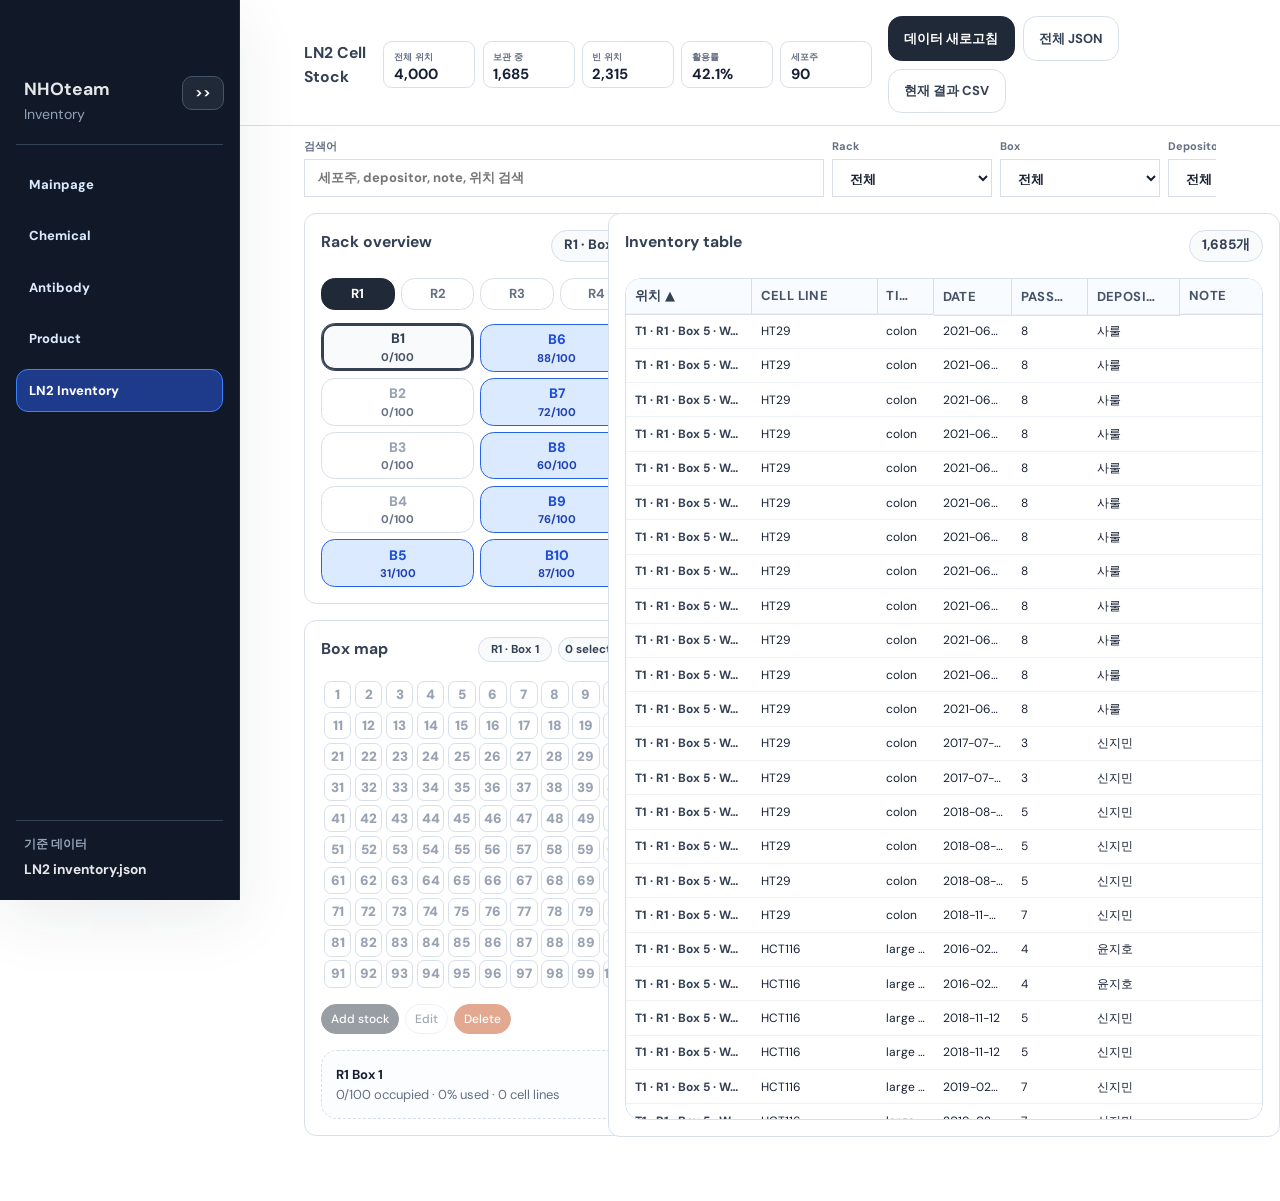
==== commit 4f17461f: "Tune LN2 inventory dashboard layout" ====
--- a/ln2-inventory/index.html
+++ b/ln2-inventory/index.html
@@ -35,6 +35,13 @@
     <div>
       <p class="eyebrow">LN2 Cell Stock</p>
     </div>
+    <section class="kpis" aria-label="summary cards">
+      <article class="kpi"><span data-i18n="totalSlots">전체 위치</span><strong id="totalSlots">-</strong></article>
+      <article class="kpi"><span data-i18n="occupiedSlots">보관 중</span><strong id="occupiedSlots">-</strong></article>
+      <article class="kpi"><span data-i18n="emptySlots">빈 위치</span><strong id="emptySlots">-</strong></article>
+      <article class="kpi"><span data-i18n="utilization">활용률</span><strong id="utilization">-</strong></article>
+      <article class="kpi"><span data-i18n="cellLineCount">세포주</span><strong id="cellLineCount">-</strong></article>
+    </section>
     <div class="hero-actions">
       <button id="refreshBtn" type="button">데이터 새로고침</button>
       <button id="exportJsonBtn" type="button" class="secondary">전체 JSON</button>
@@ -44,14 +51,6 @@
 
   <main>
     <section class="status-bar" id="sourceInfo" hidden></section>
-
-    <section class="kpis" aria-label="summary cards">
-      <article class="kpi"><span data-i18n="totalSlots">전체 위치</span><strong id="totalSlots">-</strong></article>
-      <article class="kpi"><span data-i18n="occupiedSlots">보관 중</span><strong id="occupiedSlots">-</strong></article>
-      <article class="kpi"><span data-i18n="emptySlots">빈 위치</span><strong id="emptySlots">-</strong></article>
-      <article class="kpi"><span data-i18n="utilization">활용률</span><strong id="utilization">-</strong></article>
-      <article class="kpi"><span data-i18n="cellLineCount">세포주</span><strong id="cellLineCount">-</strong></article>
-    </section>
 
     <section class="controls" aria-label="filters">
       <label class="search-control">
@@ -101,14 +100,14 @@
             <div class="map-status">
               <span id="mapSelectedBoxLabel" class="pill">-</span>
               <span id="selectedWellCount" class="pill">0 selected</span>
+              <button id="clearSelectionBtn" type="button" class="secondary clear-selection-button" hidden>Clear</button>
             </div>
           </div>
           <div id="boxMap" class="box-map" aria-label="selected box wells"></div>
           <div class="selection-toolbar" aria-label="selected well actions">
-            <button id="addStockBtn" type="button">Cell stock 추가</button>
-            <button id="editStockBtn" type="button" class="secondary">선택 정보 수정</button>
-            <button id="deleteStockBtn" type="button" class="danger">선택 정보 삭제</button>
-            <button id="clearSelectionBtn" type="button" class="secondary">선택 해제</button>
+            <button id="addStockBtn" type="button">Add stock</button>
+            <button id="editStockBtn" type="button" class="secondary">Edit</button>
+            <button id="deleteStockBtn" type="button" class="danger">Delete</button>
           </div>
           <div id="wellDetails" class="well-details">Well을 선택하면 상세 정보가 표시됩니다.</div>
         </section>
@@ -118,7 +117,6 @@
         <div class="section-heading">
           <div>
             <p class="eyebrow">Inventory table</p>
-            <h2>위치별 목록</h2>
           </div>
           <span id="resultCount" class="pill">0개</span>
         </div>
--- a/ln2-inventory/styles.css
+++ b/ln2-inventory/styles.css
@@ -173,16 +173,16 @@
   background: #fff;
   color: var(--muted);
 }
-.kpis { display: grid; grid-template-columns: repeat(5, minmax(0, 1fr)); gap: 0.55rem; margin-bottom: 0.85rem; }
+.kpis { display: flex; flex: 1 1 auto; justify-content: flex-end; gap: 0.45rem; margin: 0; min-width: 0; }
 .kpi, .panel {
   background: #fff;
   border: 1px solid var(--line);
   border-radius: 0.75rem;
   box-shadow: none;
 }
-.kpi { min-height: 4.25rem; padding: 0.6rem 0.75rem; }
-.kpi span { color: var(--muted); font-weight: 800; font-size: 0.68rem; text-transform: uppercase; letter-spacing: 0.04em; }
-.kpi strong { display: block; margin-top: 0.16rem; font-size: 1.18rem; }
+.kpi { flex: 1 1 6.25rem; max-width: 8rem; min-height: 2.25rem; min-width: 5.75rem; padding: 0.26rem 0.6rem; border-radius: 0.55rem; }
+.kpi span { color: var(--muted); font-weight: 700; font-size: 0.58rem; text-transform: uppercase; letter-spacing: 0.03em; line-height: 1; }
+.kpi strong { display: block; margin-top: 0.08rem; font-size: 0.92rem; line-height: 1.05; }
 .panel { padding: 1rem; }
 .controls { --search-w:520px;--filter-w:160px;display:flex;gap:8px;align-items:flex-end;margin-bottom:1rem;overflow-x:auto; }
 .controls label { display:grid;flex:0 0 var(--filter-w);width:var(--filter-w);min-width:var(--filter-w);max-width:var(--filter-w);gap:4px;color:var(--muted);font-weight:700;font-size:11px; }
@@ -192,11 +192,38 @@
 textarea { resize: vertical; }
 .dashboard-layout { display: grid; grid-template-columns: minmax(18rem, 0.48fr) minmax(42rem, 1.52fr); gap: 1rem; align-items: start; }
 .left-stack { display: grid; gap: 1rem; }
-.inventory-panel { min-width: 0; }
+.inventory-panel { min-width: 0; min-height: 0; display: flex; flex-direction: column; overflow: hidden; }
 .section-heading { display: flex; align-items: start; justify-content: space-between; gap: 1rem; margin-bottom: 1rem; }
+.section-heading > div:first-child { min-width: max-content; }
 .section-heading h2 { margin: 0.15rem 0 0; }
 .pill { display: inline-flex; align-items: center; min-height: 2rem; padding: 0.3rem 0.75rem; border-radius: 999rem; background: #f8fafc; color: #344054; border: 1px solid var(--line); font-weight: 800; font-size: 0.85rem; white-space: nowrap; }
-.map-status { display: flex; align-items: center; justify-content: flex-end; gap: 0.4rem; flex-wrap: wrap; }
+.map-status { display: flex; align-items: center; justify-content: flex-end; gap: 0.4rem; flex-wrap: nowrap; min-width: max-content; }
+.map-status .pill,
+.map-status button { flex: 0 0 auto; }
+.map-status .pill {
+  min-height: 1.55rem;
+  padding: 0.16rem 0.38rem;
+  font-size: 0.72rem;
+  font-weight: 700;
+}
+#mapSelectedBoxLabel {
+  min-width: 4.6rem;
+  justify-content: center;
+}
+#selectedWellCount {
+  justify-content: center;
+  min-width: 4.7rem;
+  font-variant-numeric: tabular-nums;
+}
+.clear-selection-button {
+  min-height: 1.55rem;
+  padding: 0.16rem 0.38rem;
+  border-radius: 999rem;
+  font-family: var(--font);
+  font-size: 0.72rem;
+  font-weight: 500;
+}
+.clear-selection-button[hidden] { display: none; }
 .mini-controls { display: flex; gap: 0.5rem; min-width: 11rem; }
 .rack-toggle { display: grid; grid-template-columns: repeat(4, minmax(0, 1fr)); gap: 0.35rem; margin-bottom: 0.85rem; }
 .rack-toggle button {
@@ -233,12 +260,27 @@
 .box-chip.occupied small { color: #1e40af; }
 .box-chip.occupied.active,
 .box-chip.occupied:hover { background: #bfdbfe; border-color: #1d4ed8; color: #1e40af; }
+.box-chip.occupied.active {
+  background: #93c5fd;
+  border-color: #1e40af;
+  color: #172554;
+  box-shadow: inset 0 0 0 2px #1e40af;
+}
+.box-chip.occupied.active small { color: #1e3a8a; }
 .box-chip.full { background: #bfdbfe; border-color: #1d4ed8; }
 .box-chip.empty { background: #fff; color: #98a2b3; }
-.box-map { display: grid; grid-template-columns: repeat(10, 1.72rem); gap: 0.22rem; justify-content: start; overflow-x: auto; padding-bottom: 0.15rem; }
+.box-chip.empty.active {
+  background: #f8fafc;
+  border-color: #344054;
+  color: #344054;
+  box-shadow: inset 0 0 0 2px #344054;
+}
+.box-chip.empty.active small { color: #475467; }
+.box-map { display: grid; grid-template-columns: repeat(10, minmax(1.72rem, 1fr)); gap: 0.22rem; justify-content: stretch; overflow-x: hidden; padding: 0.18rem 0.18rem 0.28rem; }
 .well {
-  width: 1.72rem;
-  height: 1.72rem;
+  width: 100%;
+  height: auto;
+  aspect-ratio: 1;
   min-width: 0;
   min-height: 0;
   border: 1px solid var(--line);
@@ -258,8 +300,8 @@
 .well:hover:not(:disabled) { transform: none; }
 .well.occupied { background: #dbeafe; border-color: #2563eb; color: #1d4ed8; }
 .well.empty { color: #98a2b3; }
-.well.selected { outline: 2px solid #98a2b3; border-color: #344054; background: #f8fafc; color: #344054; }
-.well.occupied.selected { outline: 2px solid #1d4ed8; border-color: #1d4ed8; background: #bfdbfe; color: #1e40af; }
+.well.selected { border-color: #344054; background: #f8fafc; color: #344054; box-shadow: inset 0 0 0 2px #344054; }
+.well.occupied.selected { border-color: #1d4ed8; background: #bfdbfe; color: #1e40af; box-shadow: inset 0 0 0 2px #1d4ed8; }
 .selection-toolbar { display: flex; flex-wrap: wrap; gap: 0.4rem; align-items: center; margin-top: 0.75rem; }
 .selection-toolbar button {
   min-height: 1.9rem;
@@ -271,11 +313,11 @@
 }
 .well-details { margin-top: 1rem; border: 1px dashed var(--line); border-radius: 1rem; padding: 0.85rem; background: #fbfdff; color: var(--muted); min-height: 4rem; }
 .well-details strong { color: var(--ink); }
-.table-wrap { overflow-y: auto; overflow-x: hidden; border: 1px solid var(--line); border-radius: 1rem; max-height: 57rem; position: relative; width: 100%; }
-table { width: 100%; max-width: 100%; border-collapse: separate; border-spacing: 0; min-width: 0; background: #fff; table-layout: fixed; font-size: 11px; }
+.table-wrap { flex: 1 1 auto; min-height: 0; overflow-y: auto; overflow-x: hidden; border: 1px solid var(--line); border-radius: 1rem; max-height: none; position: relative; width: 100%; }
+table { width: 100%; max-width: 100%; border-collapse: separate; border-spacing: 0; min-width: 0; background: #fff; table-layout: fixed; font-size: 12px; }
 thead { position: sticky; top: 0; z-index: 6; }
 th, td { padding: 0.48rem 0.55rem; border-bottom: 1px solid #eef2f7; text-align: left; vertical-align: middle; overflow: hidden; text-overflow: ellipsis; white-space: nowrap; }
-th { position: sticky; top: 0; z-index: 7; background: #f8fbff; color: #475467; font-size: 12px; font-weight: 700; text-transform: uppercase; letter-spacing: 0.03em; white-space: nowrap; user-select: none; border-right: 1px solid var(--line); box-shadow: 0 1px 0 var(--line); }
+th { position: sticky; top: 0; z-index: 7; background: #f8fbff; color: #475467; font-size: 13px; font-weight: 700; text-transform: uppercase; letter-spacing: 0.03em; white-space: nowrap; user-select: none; border-right: 1px solid var(--line); box-shadow: 0 1px 0 var(--line); }
 th:last-child { border-right: none; }
 th.sort-asc,
 th.sort-desc { color: #344054; }
@@ -289,7 +331,7 @@
 .location { font-weight: 700; color: #344054; white-space: nowrap; }
 .muted { color: var(--muted); }
 .empty-state { text-align: center; padding: 3rem; color: var(--muted); }
-.badge { display: inline-flex; align-items: center; padding: 0.12rem 0.42rem; border-radius: 999rem; background: #f8fafc; color: #344054; border: 1px solid var(--line); font-size: 11px; font-weight: 600; }
+.badge { display: inline-flex; align-items: center; padding: 0.12rem 0.42rem; border-radius: 999rem; background: #f8fafc; color: #344054; border: 1px solid var(--line); font-size: 12px; font-weight: 600; }
 
 #stockDialog { width: min(44rem, calc(100vw - 2rem)); border: 0; border-radius: 1.2rem; padding: 0; box-shadow: 0 24px 80px rgba(15, 23, 42, 0.28); }
 #stockDialog::backdrop { background: rgba(15, 23, 42, 0.45); }
@@ -310,11 +352,12 @@
 }
 
 @media (max-width: 1180px) {
-  .kpis { grid-template-columns: repeat(3, minmax(0, 1fr)); }
+  .kpis { justify-content: flex-start; flex-wrap: wrap; }
   .controls { flex-wrap: wrap; overflow-x: visible; }
   .controls label { flex: 1 1 calc(50% - 8px); min-width: 180px; max-width: none; width: auto; }
   .controls .search-control { flex-basis: 100%; min-width: 100%; }
   .dashboard-layout { grid-template-columns: 1fr; }
+  .inventory-panel { height: auto !important; max-height: none !important; }
   .table-wrap { max-height: 42rem; }
 }
 @media (max-width: 860px) {
@@ -325,7 +368,9 @@
 }
 @media (max-width: 720px) {
   .hero { flex-direction: column; align-items: stretch; padding-top: 1rem; }
-  .kpis, .form-grid { grid-template-columns: 1fr; }
+  .kpis { justify-content: flex-start; }
+  .kpi { flex: 1 1 calc(50% - 0.35rem); }
+  .form-grid { grid-template-columns: 1fr; }
   .controls label,.controls .search-control { flex-basis: 100%; min-width: 100%; width: 100%; }
   .rack-toggle { grid-template-columns: repeat(2, minmax(0, 1fr)); }
   .box-chips { grid-template-columns: repeat(2, minmax(4.25rem, 1fr)); grid-auto-flow: column; grid-template-rows: repeat(5, minmax(0, auto)); }
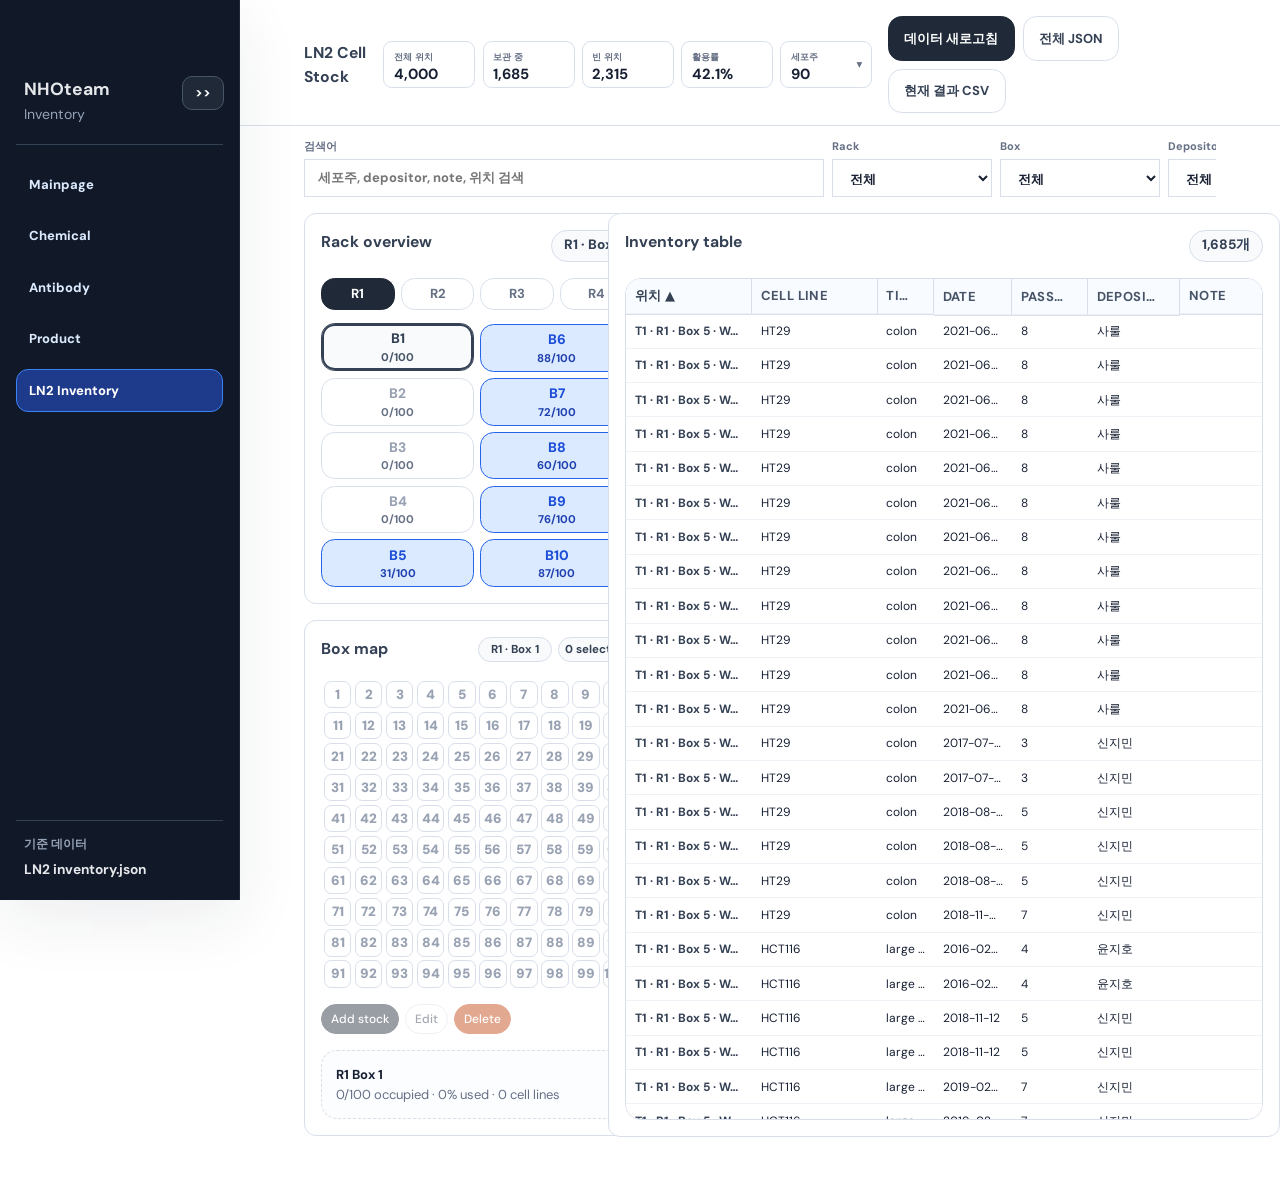
==== commit 6dfac590: "Add cell line dropdown and range selection" ====
--- a/ln2-inventory/index.html
+++ b/ln2-inventory/index.html
@@ -40,7 +40,14 @@
       <article class="kpi"><span data-i18n="occupiedSlots">보관 중</span><strong id="occupiedSlots">-</strong></article>
       <article class="kpi"><span data-i18n="emptySlots">빈 위치</span><strong id="emptySlots">-</strong></article>
       <article class="kpi"><span data-i18n="utilization">활용률</span><strong id="utilization">-</strong></article>
-      <article class="kpi"><span data-i18n="cellLineCount">세포주</span><strong id="cellLineCount">-</strong></article>
+      <div class="kpi-dropdown">
+        <button id="cellLineToggleBtn" class="kpi kpi-button" type="button" aria-expanded="false" aria-controls="cellLineListPanel">
+          <span data-i18n="cellLineCount">CELL LINES</span><strong id="cellLineCount">-</strong>
+        </button>
+        <section id="cellLineListPanel" class="cell-line-list-panel" aria-label="cell line list" hidden>
+          <div id="cellLineList" class="cell-line-list"></div>
+        </section>
+      </div>
     </section>
     <div class="hero-actions">
       <button id="refreshBtn" type="button">데이터 새로고침</button>
--- a/ln2-inventory/styles.css
+++ b/ln2-inventory/styles.css
@@ -183,7 +183,87 @@
 .kpi { flex: 1 1 6.25rem; max-width: 8rem; min-height: 2.25rem; min-width: 5.75rem; padding: 0.26rem 0.6rem; border-radius: 0.55rem; }
 .kpi span { color: var(--muted); font-weight: 700; font-size: 0.58rem; text-transform: uppercase; letter-spacing: 0.03em; line-height: 1; }
 .kpi strong { display: block; margin-top: 0.08rem; font-size: 0.92rem; line-height: 1.05; }
+.kpi-dropdown {
+  position: relative;
+  flex: 1 1 6.25rem;
+  max-width: 8rem;
+  min-width: 5.75rem;
+}
+.kpi-dropdown .kpi {
+  width: 100%;
+  max-width: none;
+  min-width: 0;
+}
+.kpi-button {
+  display: block;
+  position: relative;
+  text-align: left;
+  background: #fff;
+  color: var(--ink);
+  box-shadow: none;
+  cursor: pointer;
+  padding-right: 1.45rem;
+}
+.kpi-button::after {
+  content: '\25BE';
+  position: absolute;
+  right: 0.55rem;
+  top: 50%;
+  color: var(--muted);
+  font-size: 0.72rem;
+  line-height: 1;
+  transform: translateY(-50%);
+}
+.kpi-button[aria-expanded="true"]::after {
+  content: '\25B4';
+}
+.kpi-button:hover,
+.kpi-button[aria-expanded="true"] {
+  border-color: #2364aa;
+  background: #f8fbff;
+}
+.kpi-button[aria-expanded="true"] {
+  box-shadow: inset 0 0 0 1px #2364aa;
+}
 .panel { padding: 1rem; }
+.cell-line-list-panel {
+  position: absolute;
+  top: calc(100% + 0.35rem);
+  right: 0;
+  z-index: 40;
+  width: min(22rem, 80vw);
+  padding: 0.4rem;
+  border: 1px solid var(--line);
+  border-radius: 0.75rem;
+  background: #fff;
+  box-shadow: 0 16px 36px rgba(15, 23, 42, 0.16);
+}
+.cell-line-list {
+  display: grid;
+  gap: 0.18rem;
+  max-height: 18rem;
+  overflow: auto;
+}
+.cell-line-item {
+  min-height: 2rem;
+  width: 100%;
+  padding: 0.34rem 0.55rem;
+  border: 0;
+  border-radius: 0.45rem;
+  background: #fff;
+  color: var(--ink);
+  box-shadow: none;
+  font-size: 0.84rem;
+  font-weight: 700;
+  text-align: left;
+  overflow: hidden;
+  text-overflow: ellipsis;
+  white-space: nowrap;
+}
+.cell-line-item:hover:not(:disabled) {
+  background: #f8fbff;
+  transform: none;
+}
 .controls { --search-w:520px;--filter-w:160px;display:flex;gap:8px;align-items:flex-end;margin-bottom:1rem;overflow-x:auto; }
 .controls label { display:grid;flex:0 0 var(--filter-w);width:var(--filter-w);min-width:var(--filter-w);max-width:var(--filter-w);gap:4px;color:var(--muted);font-weight:700;font-size:11px; }
 .controls .search-control { flex:1 0 var(--search-w);width:auto;min-width:var(--search-w);max-width:none; }
@@ -325,6 +405,8 @@
 th.sort-asc .sort-label::after { content: ' \25B2'; }
 th.sort-desc .sort-label::after { content: ' \25BC'; }
 tbody tr:hover { background: #fbfdff; }
+tbody tr.selected { background: #eaf2ff; }
+tbody tr.selected:hover { background: #dbeafe; }
 .col-resizer { position: absolute; right: 0; top: 0; width: 6px; height: 100%; cursor: col-resize; z-index: 2; }
 .col-resizer:hover,
 .col-resizer.dragging { background: #344054; opacity: 0.45; }
